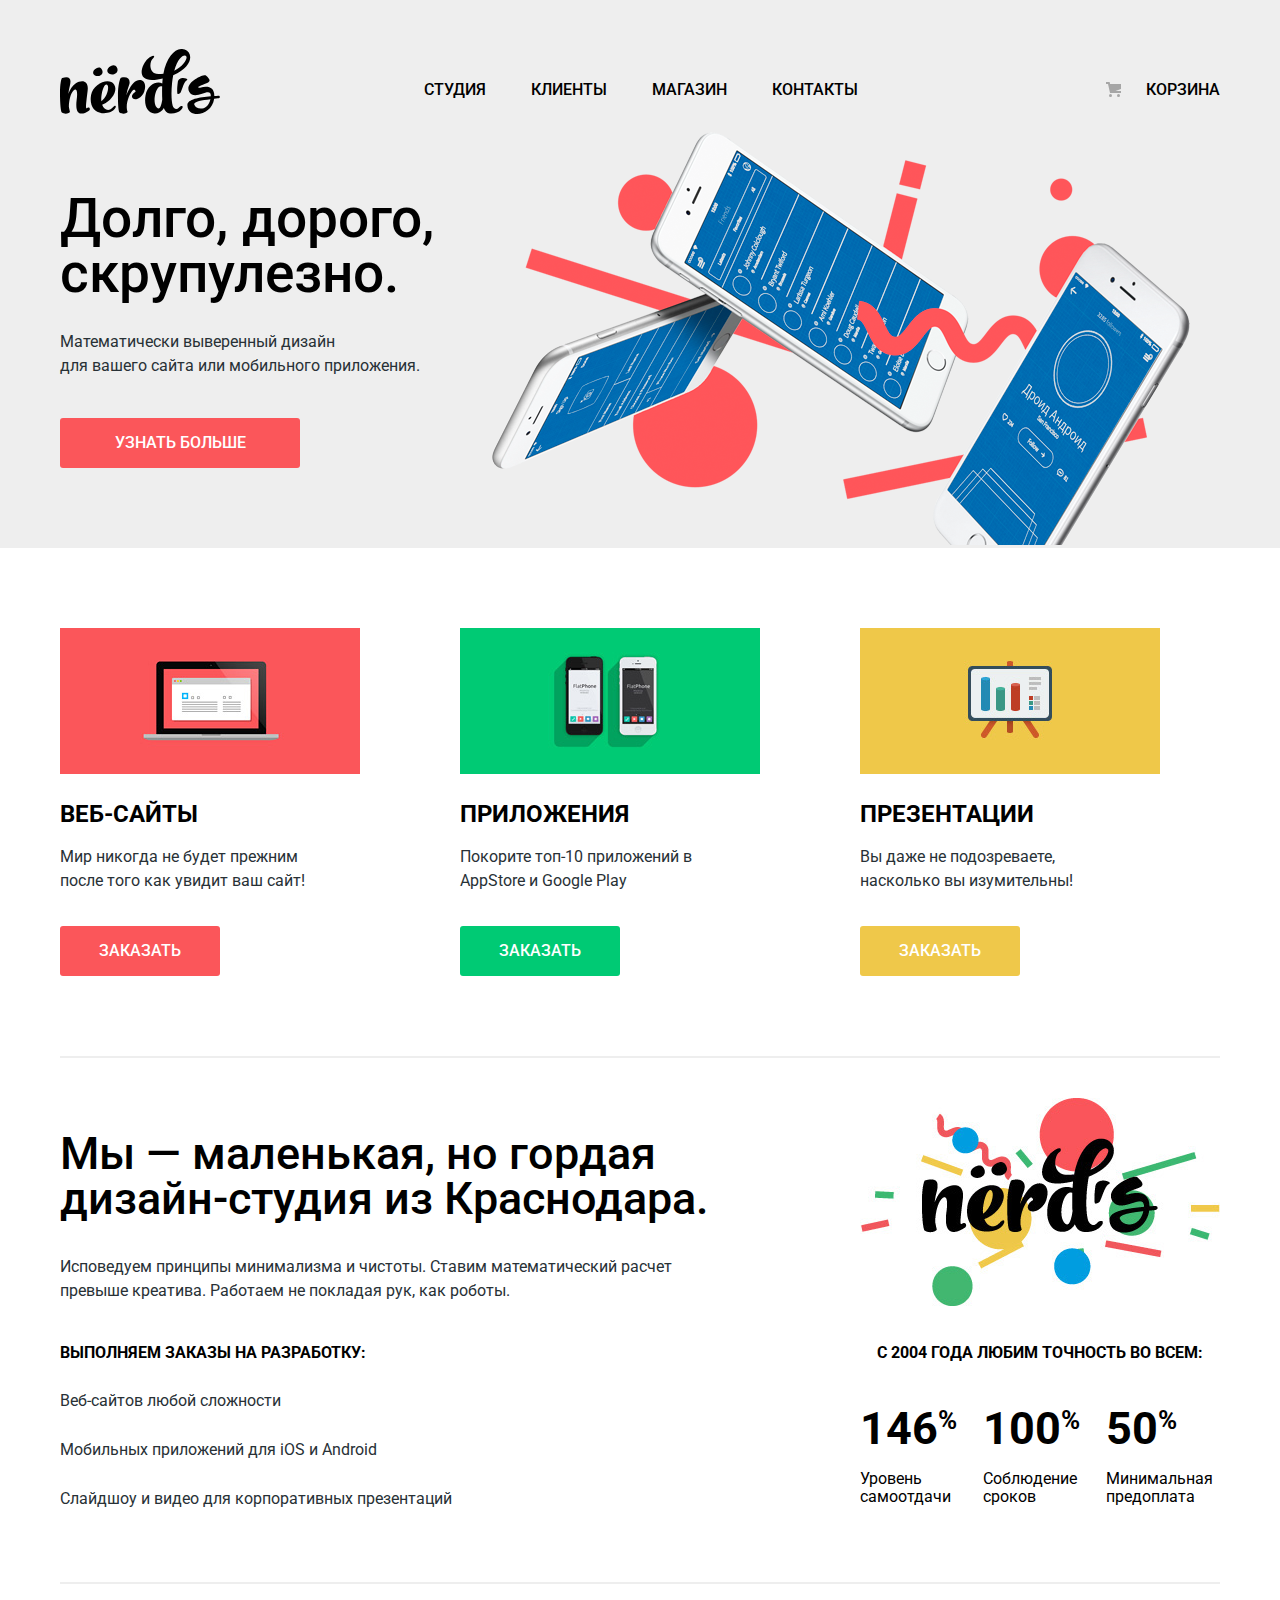
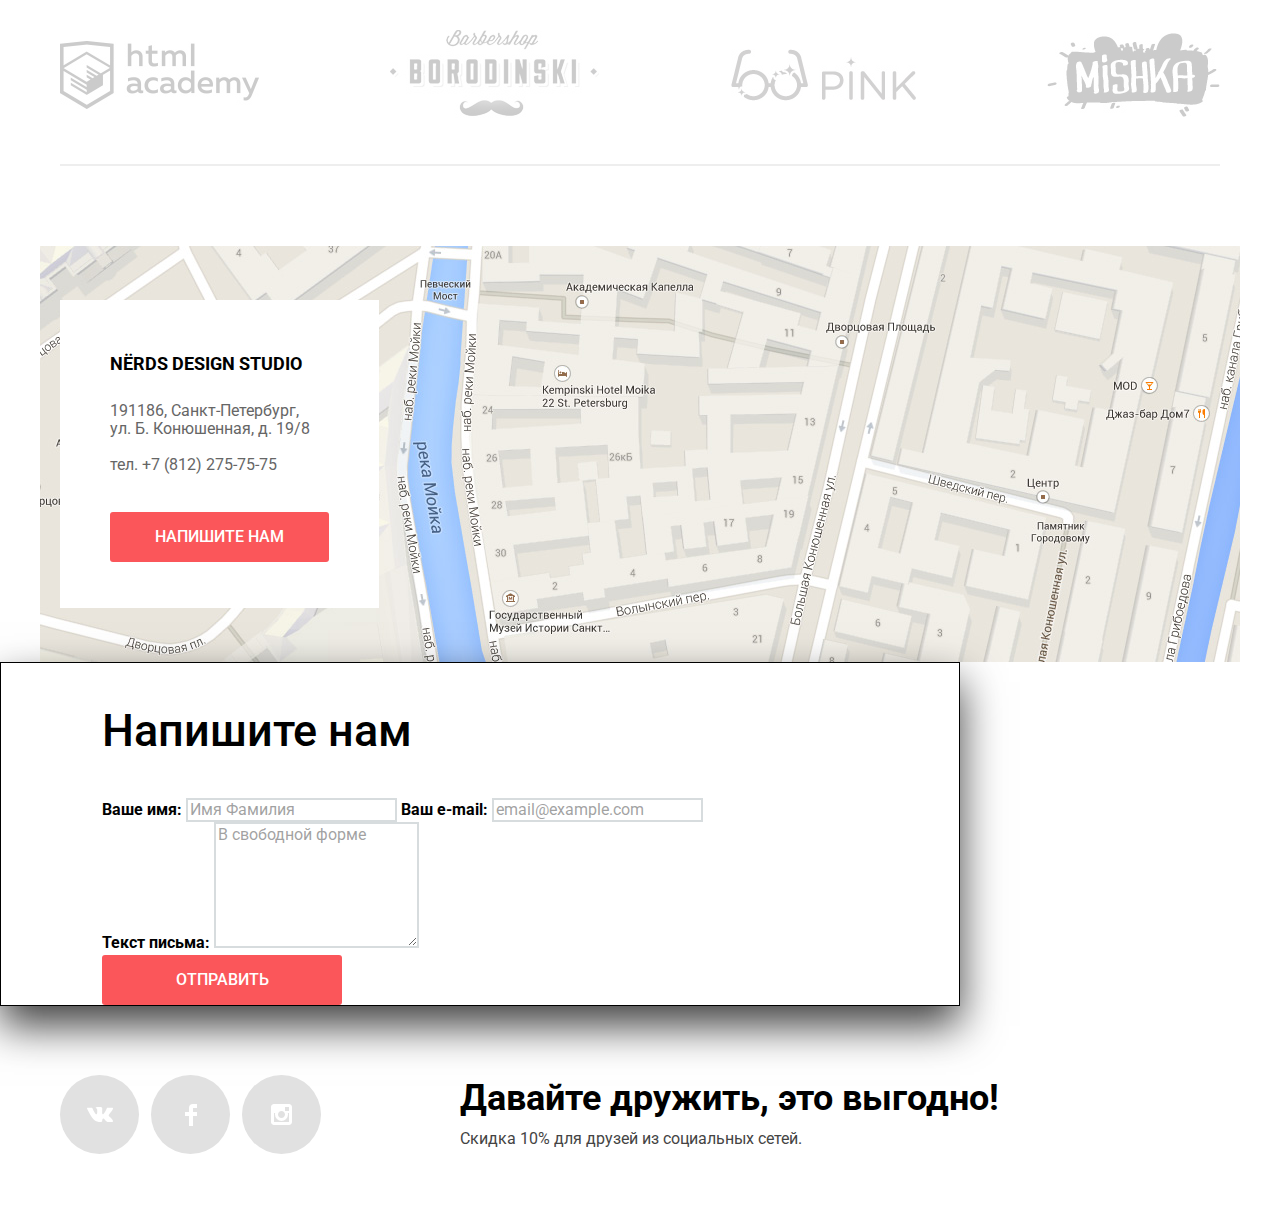
==== index.html @ c6faccb3 "Правки на index.html" ====
<!DOCTYPE html>
<html lang="ru">
  <head>
    <link rel="stylesheet" href="css/normalize.css">
    <link rel="stylesheet" href="css/style.css">
    <link href="https://fonts.googleapis.com/css?family=Roboto:400,500,700&display=swap&subset=cyrillic" rel="stylesheet">
    <meta charset="utf-8">
    <title>HTML Academy: Нёрдс</title>
  </head>
  <body>
    <header class="main-header">
      <nav class="main-navigation container">
        <a><img src="img/nerds-logo.svg" width="160" height="65" alt="Дизайн-студия Нёрдс"></a>
        <ul class="site-navigation">
          <li class="site-navigation-item"><a class="site-navigation-link" href="#">Студия</a></li>
          <li class="site-navigation-item"><a class="site-navigation-link" href="#">Клиенты</a></li>
          <li class="site-navigation-item"><a class="site-navigation-link" href="shop.html">Магазин</a></li>
          <li class="site-navigation-item"><a class="site-navigation-link" href="#">Контакты</a></li>
        </ul>
        <a class="cart-navigation-link" href="#"><span>Корзина</span></a>
      </nav>
    </header>
    <main>
      <h1 class="visually-hidden">Дизайн-студия Нёрдс</h1>
      <section class="slider">
        <h2 class="visually-hidden">Преимущества</h2>
        <div class="container">
          <!---<div class="slider-controls">
            <i class="active"></i>
            <i></i>
            <i></i>
          </div> -->
          <ul class="slider-list">
            <li class="slider-item slider-active">
              <img class="slider-image slider-image-one" src="img/slide-picture1.png" width="698" height="413" alt="Долго, дорого, скрупулезно.">
              <div class="slider-wrap">
                <h3 class="slider-title">Долго, дорого,<br>скрупулезно.</h3>
                <p>Математически выверенный дизайн<br> для вашего сайта или мобильного приложения.</p>
                <a class="button" href="#">Узнать больше</a>
              </div>
            </li>
            <li class="slider-item">
              <img class="slider-image" src="img/slide-picture2.png" width="663" height="430" alt="Любим математику как никто другой">
              <div class="slider-wrap">
                <h3 class="slider-title">Любим математику<br>как никто другой</h3>
                <p>Никакого креатива, только математические формулы для расчета идеальных пропорций.</p>
                <a class="button" href="#">Узнать больше</a>
              </div>
            </li>
            <li class="slider-item">
              <img class="slider-image" src="img/slide-picture3.png" width="759" height="411" alt="Только ночь, только хардкор">
              <div class="slider-wrap">
                <h3 class="slider-title">Только ночь,<br>только хардкор</h3>
                <p>Работать днем, как все? Мы против этого. Ближе к полуночи работа только начинается.</p>
                <a class="button" href="#">Узнать больше</a>
              </div>
            </li>
          </ul>
        </div>
      </section>
      <div class="container">
        <section class="services">
          <h2 class="visually-hidden">Услуги</h2>
            <ul class="services-list">
              <li class="services-list-item">
                <img src="img/illustration-1.jpg" width="300" height="146" alt="Веб-сайты">
                <h3 class="services-title">Веб-сайты</h3>
                <p>Мир никогда не будет прежним<br>после того как увидит ваш сайт!</p>
                <a class="button-order button-order-red" href="#">Заказать</a>
              </li>
              <li class="services-list-item">
                <img src="img/illustration-2.jpg" width="300" height="146" alt="Приложения">
                <h3 class="services-title">Приложения</h3>
                <p>Покорите топ-10 приложений в AppStore и Google Play</p>
                <a class="button-order button-order-green" href="#">Заказать</a>
              </li>
              <li class="services-list-item">
                <img src="img/illustration-3.jpg" width="300" height="146" alt="Презентации">
                <h3 class="services-title">Презентации</h3>
                <p>Вы даже не подозреваете,<br>насколько вы изумительны!</p>
                <a class="button-order button-order-yellow" href="#">Заказать</a>
              </li>
            </ul>
        </section>
        <section class="about">
          <h2 class="visually-hidden">О нас</h2>
          <div class="about-left">
            <h3 class="about-left-main-title">Мы — маленькая, но гордая дизайн-студия из Краснодара.</h3>
            <p>Исповедуем принципы минимализма и чистоты. Ставим математический расчет превыше креатива. Работаем не покладая рук, как роботы.</p>
            <h4 class="about-left-title">Выполняем заказы на разработку:</h4>
            <ul class="about-left-list">
              <li class="about-left-list-item">Веб-сайтов любой сложности</li>
              <li class="about-left-list-item">Мобильных приложений для iOS и Android</li>
              <li class="about-left-list-item">Слайдшоу и видео для корпоративных презентаций</li>
            </ul>
          </div>
          <div class="about-right">
            <img src="img/nerds-picture.jpg" width="360" height="208" alt="Дизайн-студия Нёрдс">
            <h4 class="about-right-title">С 2004 года любим точность во всем:</h4>
            <table>
              <tr class="table-first-row">
                <td>146<sup>%</sup></td>
                <td>100<sup>%</sup></td>
                <td>50<sup>%</sup></td>
              </tr>
              <tr class="table-second-row">
                <td>Уровень самоотдачи</td>
                <td>Соблюдение сроков</td>
                <td>Минимальная предоплата</td>
              </tr>
            </table>
          </div>
        </section>
        <section class="partners">
          <h2 class="visually-hidden">Наши партнеры</h2>
          <ul class="partners-list">
            <li class="partners-list-item">
              <a class="partners-link" href="https://htmlacademy.ru/intensive/htmlcss" aria-label="HTML академия">
                <img src="img/htmlacdemy-logo.jpg" width="199" height="68" alt="HTML Academy">
              </a>
            </li>
            <li class="partners-list-item">
              <a class="partners-link" href="#" aria-label="Барбершоп Бородинский">
                <img src="img/borodinsli-logo.jpg" width="209" height="90" alt="Borodinski">
              </a>
            </li>
            <li class="partners-list-item">
              <a class="partners-link" href="#" aria-label="Мобильное приложение Pink">
                <img src="img/pink-logo.jpg" width="185" height="52" alt="Pink">
              </a>
            </li>
            <li class="partners-list-item">
              <a class="partners-link" href="#" aria-label="Интернет-магазин вязаных игрушек Мишка">
                <img src="img/mishka-logo.jpg" width="173" height="84" alt="Mishka">
              </a>
            </li>
          </ul>
        </section>
      </div>
    </main>
    <section class="map">
      <h2 class="visually-hidden">Как нас найти</h2>
      <div class="container temp-map">
        <!--<img src="img/map.jpg" width="1440" height="416" alt="Карта">-->
        <div class="contacts">
          <h3 class="contacts-title">Nёrds design studio</h3>
          <p>191186, Санкт-Петербург, ул. Б. Конюшенная, д. 19/8</p>
          <p>тел. +7 (812) 275-75-75</p>
          <button class="button-contact">Напишите нам</button>
        </div>
      </div> 
    </section>
    <div class="popup-form">
      <h3 class="popup-form-title">Напишите нам</h3>
      <form action="https://echo.htmlacademy.ru" method="post" name="contact_us">
        <div class="input-wrap">
          <label for="name" class="popup-form-label">Ваше имя:</label>
          <input class="popup-form-field" name="your_name" type="text" placeholder="Имя Фамилия" id="name">
          <label for="email" class="popup-form-label">Ваш e-mail:</label>
          <input class="popup-form-field" name="email" type="email" placeholder="email@example.com" id="email">
        </div>
        <label for="message" class="popup-form-label">Текст письма:</label>
        <textarea name="message" placeholder="В свободной форме" id="message" required></textarea>
        <button class="button submit-button" type="submit" value="Отправить">Отправить</button>
      </form>
    </div>
    <footer class="container">
      <div class="social-flex">
        <ul class="social-list">
        <li class="social-list-item">
         <a class="social-list-link" href="#">
          <img class="social-list-icon" src="img/vk-icon.svg" alt="VK">
        </a>
        </li>
        <li class="social-list-item">
          <a class="social-list-link" href="#">
            <img class="social-list-icon" src="img/fb-icon.svg" alt="FB">
          </a>
        </li>
        <li class="social-list-item">
          <a class="social-list-link" href="#">
            <img class="social-list-icon" src="img/insta-icon.svg" alt="Instagram">
          </a>
        </li>
        </ul>
        <div class="promo">
        <h3 class="promo-title">Давайте дружить, это выгодно!</h3>
        <p>Скидка 10% для друзей из социальных сетей.</p>
        </div>
      </div>
    </footer>
  </body>
</html>
---- css/style.css ----
body {
  margin: 0;
  padding: 0;

  font-family: "Roboto", "Arial", sans-serif;
  font-size: 16px;
  font-weight: normal;
  line-height: 24px;
  color: #000000;
}

a {
  text-decoration: none;
  color: #000000;
}

.container {
  width: 1200px;
  box-sizing: border-box;
  margin: 0 auto;
  padding: 0 20px;
}

.visually-hidden {
  position: absolute;
  width: 1px;
  height: 1px;
  clip: rect(0, 0, 0, 0);
}

.main-header {
  background-color: #eeeeee;
}

.main-navigation {
  padding-top: 49px;
  display: flex;
  align-items: center;
  justify-content: space-between;
  line-height: 30px;
  text-transform: uppercase;
  font-weight: 500;
}

.logo-link:hover, .logo-link:focus {
  opacity: 0.8;
}

.logo-link:active {
  opacity: 0.3;
}

.site-navigation {
  margin: 0;
  padding: 0;
  padding-top: 6px;
  display: flex;
  list-style: none;
}

.site-navigation-item {
  padding: 0;
  margin: 0;
  padding-right: 45px;
}

.cart-navigation-link {
  display: flex;
  align-items: center;
  padding-top: 6px;
}

.cart-navigation-link::before {
  content: "";
  background: url("../img/cart-icon.svg") no-repeat center;
  width: 15px;
  height: 15px;
  margin-right: 25px;
}

.site-navigation-link:hover,
.cart-navigation-link:hover,
.site-navigation-link:focus,
.cart-navigation-link:focus {
  color: #fb565a;
}

.site-navigation-link:active,
.cart-navigation-link:active {
  color: rgba(0, 0, 0, 0.3);
}

.site-navigation-current:hover,
.site-navigation-current:focus,
.site-navigation-current,
.site-navigation-current:active {
  text-decoration: underline;
  text-decoration-color: #fb565a;
  color: #000000;
  cursor: auto;
}

.slider {
  background-color: #eeeeee;
}

.slider-controls {
  position: absolute;
  left: 50%;
  bottom: 104px;
  z-index: 100;
  width: 160px;
  height: 18px;
  text-align: center;
  font-size: 0;
  transform: translateX(-50%);
}

.slider-controls i {
  position: relative;
  display: inline-block;
  width: 18px;
  height: 18px;
  border-radius: 50%;
  cursor: pointer;
  padding: 8px;
}

.slider-controls i::after {
  content: "";
  width: 18px;
  height: 18px;
  background: #ffffff;
  position: absolute;
  top: 8px;
  left: 8px;
  z-index: 1;
  border-radius: 50%;
}

.slider-controls .active::before {
  content: "";
  position: absolute;
  left: 50%;
  top: 50%;
  z-index: 2;
  width: 4px;
  height: 4px;
  margin: -4px;
  background-color: inherit;
  border: 2px solid #c1c1c1;
  border-radius: 50%;
}

.slider-list {
  margin: 0;
  padding: 0;
  list-style: none;
}

.slider-image {
  position: absolute;
  top: 0;
  right: 0;
}

.slider-image-one {
  top: 8px;
  right: 30px;
}

.slider-item {
  padding: 0;
  padding-top: 67px;
  padding-bottom: 80px;
  padding-right: 1px;
  margin: 0;

  position: relative;
  display: none;
}

.slider-active {
  display: block;
}

.slider-wrap {
  width: 515px;
}

.slider-title {
  text-align: left;
  font-size: 55px;
  font-weight: 500;
  line-height: 55px;
  padding: 0;
  margin: 0;
  margin-bottom: 29px;
}

.slider-item p {
  margin: 0;
  margin-bottom: 40px;
  color: #283136;
}

.button:hover, .button:focus {
  background-color: #e74246;
}

.button:active {
  background-color: #d7373b;
  box-shadow: inset 0px 3px 0 0 rgba(0, 1, 1, 0.1);
}

.button {
  display: block;
  width: 240px;
  padding: 16px 0;
  font-weight: 500;
  line-height: 18px;
  text-align: center;
  text-transform: uppercase;
  color: #ffffff;

  background-color: #fb565a;
  border: none;
  border-radius: 3px;
}

.button:hover,
.button:focus {
  background-color: #e74246;
}

.button:active {
  background-color: #d7373b;
  color: rgba(255, 255, 255, 0.3);
  box-shadow: inset 0px 3px 0 0 rgba(0, 1, 1, 0.1);
}

.services-list {
  margin: 0;
  padding: 0;
  list-style: none;
  display: flex;
  justify-content: flex-start;
  align-items: center;
}

.services {
  padding: 80px 0;
  border-bottom: 2px solid #eeeeee;
}

.services-list-item {
  max-width: 300px;
  margin-right: 100px;
}

.services-title {
  margin: 0;
  margin-top: 18px;
  margin-bottom: 16px;
  padding: 0;
  font-size: 24px;
  line-height: 30px;
  font-weight: bold;
  text-transform: uppercase;
}

.services-list p{
  margin: 0;
  margin-bottom: 33px;
  padding: 0;
  color: #283136;
  text-align: left;
}

.button-order {
  display: block;
  width: 160px;
  line-height: 18px;
  padding: 16px 0;
  text-align: center;
  text-transform: uppercase;
  background-color: #fb565a;
  color: #ffffff;
  font-weight: 500;
  border: none;
  border-radius: 3px;
}

.button-order-green {
  background-color: #00ca74;
}

.button-order-yellow {
  background-color: #efc84a;
}

.button-order-red:hover, .button-order-red:focus {
  background-color: #e74246;
}

.button-order-red:active {
  background-color: #d7373b;
  box-shadow: inset 0px 3px 0 0 rgba(0, 1, 1, 0.1);
}

.button-order-green:hover, .button-order-green:focus {
  background-color: #00bc6c;
}

.button-order-green:active {
  background-color: #00aa62;
  box-shadow: inset 0px 3px 0 0 rgba(0, 1, 1, 0.1);
}

.button-order-yellow:hover, .button-order-yellow:focus {
  background-color: #eab534;
}

.button-order-yellow:active {
  background-color: #e5a722;
  box-shadow: inset 0px 3px 0 0 rgba(0, 1, 1, 0.1);
}

.about {
  display: flex;
  justify-content: space-between;
  align-content: center;
  padding-bottom: 71px;
  margin-bottom: 46px;
  border-bottom: 2px solid #eeeeee;
}

.about-left {
  max-width: 650px;
  padding-top: 73px;
}

.about-left-main-title {
  font-size: 45px;
  line-height: 45px;
  font-weight: 500;
  padding: 0;
  margin: 0;
  margin-bottom: 34px;
}

.about-left p {
  color: #283136;
  padding: 0;
  margin: 0;
  margin-bottom: 38px;
}

.about-left-title {
  font-weight: bold;
  padding: 0;
  padding-bottom: 24px;
  margin: 0;
  text-transform: uppercase;
}

.about-left-list {
  margin: 0;
  padding: 0;
  list-style: none;
}

.about-left-list-item {
  color: #283136;
  margin-bottom: 25px;
}

.about-left-list-item:last-child {
  margin-bottom: 0;
}

.about-right {
  max-width: 360px;
  padding-top: 40px;
}

.about-right-title {
  font-weight: bold;
  text-transform: uppercase;
  text-align: center;
  margin: 0;
  margin-top: 28px;
  margin-bottom: 41px;
  padding: 0;
}

table {
  border-spacing: 0;
  border-collapse: collapse;
}

sup {
  top: -15px;
  font-size: 57%;
  line-height: 0;
  position: relative;
  vertical-align: baseline;
}

.table-first-row {
  font-size: 45px;
  line-height: 45px;
  font-weight: bold;
}

td {
  padding-top: 0;
  padding-left: 0;
  padding-right: 22px;
}

td:last-child {
  padding-right: 0;
}

.table-second-row td {
  padding-top: 18px;
  padding-bottom: 0;
  line-height: 18px;
}

.partners {
  padding-bottom: 37px;
  border-bottom: 2px solid #eeeeee;
  margin-bottom: 80px;
}

.partners-list {
  margin: 0;
  padding: 0;
  list-style: none;
  display: flex;
  align-items: center;
  justify-content: space-between;
}

.partners-list-item {
  margin: 0;
}

.partners-link {
  opacity: 0.2;
}

.partners-link:hover, .partners-link:focus {
  opacity: 1;
}

.partners-link:active {
  opacity: 0.1;
}

.temp-map {
  padding-top: 54px;
  height: 416px;
  background: url("../img/map.jpg") no-repeat center;
}

.contacts {
  width: 219px;
  min-height: 207px;
  padding-top: 49px;
  padding-right: 50px;
  padding-bottom: 46px;
  padding-left:50px;
  background-color: #ffffff;
}

.contacts-title {
  padding: 0;
  margin: 0;
  margin-bottom: 23px;
  font-size: 18px;
  line-height: 30px;
  text-transform: uppercase;
}

.contacts p {
  margin: 0;
  margin-top: 18px;
  width: 201px;
  line-height: 18px;
  color: #666666;
}

.button-contact {
  display: block;
  width: 219px;
  text-transform: uppercase;
  color: #ffffff;
  line-height: 18px;
  font-weight: 500;
  background-color: #fb565a;
  border: none;
  border-radius: 3px;
  padding: 16px 0;
  margin-top: 38px;
}

.popup-form {
  margin: 0;
  padding: 0;
  padding-left: 101px;
  padding-right: 100px;
  border: 1px solid black;
  box-shadow: 0px 20px 40px 0 rgba(0, 1, 1, 0.75);
  box-sizing: border-box;
  width: 960px;
}

.popup-form-title {
  font-size: 45px;
  line-height: 45px;
  font-weight: 500;
}

.popup-form-label {
  line-height: 18px;
  font-weight: 500;
}

textarea {
  margin: auto;
  min-height: 118px;
}

.social-flex {
  display: flex;
  align-items: center;
  padding-top: 69px;
  padding-bottom: 69px;
}

.social-list {
  margin: 0;
  margin-right: 139px;
  padding: 0;
  list-style: none;
  display: flex;
  align-items: center;
}

.social-list-item {
  padding-right: 12px;
}

.social-list-item:last-child {
  padding-right: 0;
}

.social-list-link {
  width: 79px;
  height: 79px;
  display: flex;
  justify-content: center;
  align-items: center;
  background-color: #e1e1e1;
  border-radius: 60px;
}

.social-list-link:hover, .social-list-link:focus {
  background-color: #e74246;
}

.social-list-link:active {
  background-color: #d7373b;
  box-shadow: inset 0px 3px 0 0 rgba(0, 1, 1, 0.1);
}

.social-list-icon:active {
  opacity:0.3;
}

.promo-title {
  font-size: 36px;
  line-height: 36px;
  font-weight: bold;
  margin-top: 0;
  margin-bottom: 12px;
}

.promo p {
  line-height: 22px;
  color: #444444;
  margin-top: 0;
  margin-bottom: 0;
}

/* __________________________ */

.popup-link h3 {
  font-size: 18px;
  line-height: 30px;
  font-weight: bold;
  text-transform: uppercase;
  margin-bottom: 25px;
  padding-top: 35px;
}

.items-popup p {
  line-height: 18px;
  color: #666666;
  margin-bottom: 30px;
}

.items-popup {
  background-color: #eeeeee;
  text-align: center;
  display: none;
}

.page-title {
  font-size: 55px;
  line-height: 55px;
  font-weight: 500;
  text-align: center;
  padding-top: 80px;
  margin-top: 0;
  margin-bottom: 0;
  background-color: #eeeeee;
}

.options-price-range label {
  margin-right: 22px;
}

.options-price-range input {
  background-color: #eeeeee;
  text-align: center;
}

.options-price-range,
.options-grid-radio,
.options-special-checkbox {
  list-style: none;
  margin: 0;
  padding: 0;
}

legend {
  font-size: 16px;
  line-height: 30px;
  text-transform: uppercase;
  font-weight: bold;
}

.options-special-checkbox label,
.options-grid-radio label {
  line-height: 20px;
  color: #283136;
}

.submit-options-button {
  line-height: 18px;
  font-weight: 500;
  background-color: #eeeeee;
  text-transform: uppercase;
}

.submit-options-button:hover,
.submit-options-button:focus {
  background-color: #dfdfdf;
}

.submit-options-button:active {
  background-color: #d5d5d5;
  box-shadow: inset 0px 3px 0 0 rgba(0, 1, 1, 0.1);
  color: rgba(0, 0, 0, 0.3);
}

.items-sort p {
  font-size: 18px;
  line-height: 18px;
  font-weight: bold;
  text-transform: uppercase;
  margin-top: 0;
  margin-bottom: 0;
}

.options-price label {
  line-height: 22px;
  color: #283136;
  text-transform: uppercase;
}

.items-sort-options, .items-sort-order {
  list-style: none;
  margin: 0;
  padding: 0;
}

.pagination-list {
  list-style: none;
  margin: 0;
  padding: 0;
  display: flex;
  justify-content: center;
}

.pagination-list li {
  margin-right: 11px;
}

.pagination-list li:last-child {
  margin-right: 0;
}

.items-list {
  list-style: none;
  margin: 0;
  padding: 0;
  display: flex;
  min-width: 760px;
  flex-wrap: wrap;
  justify-content: center;
}

.items-list li {
  margin-right: 40px;
  margin-bottom: 33px;
}

.items-list li:last-child {
  margin-right: 40px;
  margin-bottom: 33px;
}

.items-sort-options {
  display: flex;
  justify-content: flex-end;
}

.items-sort-options li {
  margin-right: 26px;
}

.items-sort-options li:last-child {
  margin-right: 0;
}

.items-sort-order {
  display: flex;
  justify-content: space-between;
}

.items-sort-order li:last-child {
  margin-right: 0;
}

.pagination-list-button {
  line-height: 18px;
  font-weight: 500;
  text-transform: uppercase;
  background-color: #eeeeee;
  padding: 17px 21px;
}

.pagination-list-current {
  padding: 17px 18px;
}

.pagination-list a {
  display: inline-block;
}

.pagination-list-button:hover, .pagination-list-button:focus {
  background-color: #dfdfdf;
}

.pagination-list-button:active {
  background-color: #d5d5d5;
  color: rgba(0, 0, 0, 0.3);
}

.pagination-list-button:visited {
  color: #000000;
}

.pagination-list-current,
.pagination-list-current:hover,
.pagination-list-current:focus,
.pagination-list-button.pagination-list-current:active {
  border: solid 3px #dbdbdb;
  background-color: white;
  color: black;
}

.items-sort-options-link {
  text-transform: uppercase;
  font-size: 14px;
  line-height: 18px;
  color: rgba(0, 0, 0, 0.3);
}

.items-sort-options-link:hover,
.items-sort-options-link:focus {
  color: rgba(0, 0, 0, 0.6);
}

.items-sort-options-link:active {
  color: #000000;
}

.items-sort-options-link.items-sort-options-current {
  color: black;
}

.submit-options-button:hover,
.submit-options-button:focus {
  background-color: #dfdfdf;
}

.submit-options-button:active,
.pagination-list-button:active {
  background-color: #d5d5d5;
  color: rgba(0, 0, 0, 0.3);
}

.popup-link:hover,
.popup-link:focus {
  color: #fb565a;
}

.popup-link:active {
  color: rgba(0, 0, 0, 0.3);
}

.popup-form label {
  line-height: 18px;
  font-weight: bold;
}

.popup-form-field:invalid {
  border: solid 2px #e74246;
  color: #e74246;
}

.popup-form-field, textarea {
  line-height: 18px;
  text-align: left;
  border: solid 2px #d7dcde;
}

.popup-form-field::-webkit-input-placeholder,
textarea::-webkit-input-placeholder {
  color: rgba(68, 68, 68, 0.5);
}

.popup-form-field:hover,
textarea:hover {
  border: solid 2px #b4b9bb;
}

.popup-form-field:focus,
textarea:focus {
  border: solid 2px #000000;
}

.popup-form-field:focus::-webkit-input-placeholder,
textarea:focus::-webkit-input-placeholder {
  color: #444444;
}

.options {
  margin-right: 100px;
}

.main-flex {
  display: flex;
}

fieldset {
  border: none;
  margin: 0;
  padding: 0;
}

.items {
  display: flex;
  flex-direction: column;
}

.items-popup {
  width: 360px;
}

.items-sort {
  display: flex;
  align-items: center;
  justify-content: space-between;
}

input[name="price"] {
  width: 80px;
  height: 38px;
  border: none;
  margin-left: 11px;
}

input[type="range"] {
  min-width: 260px;
}
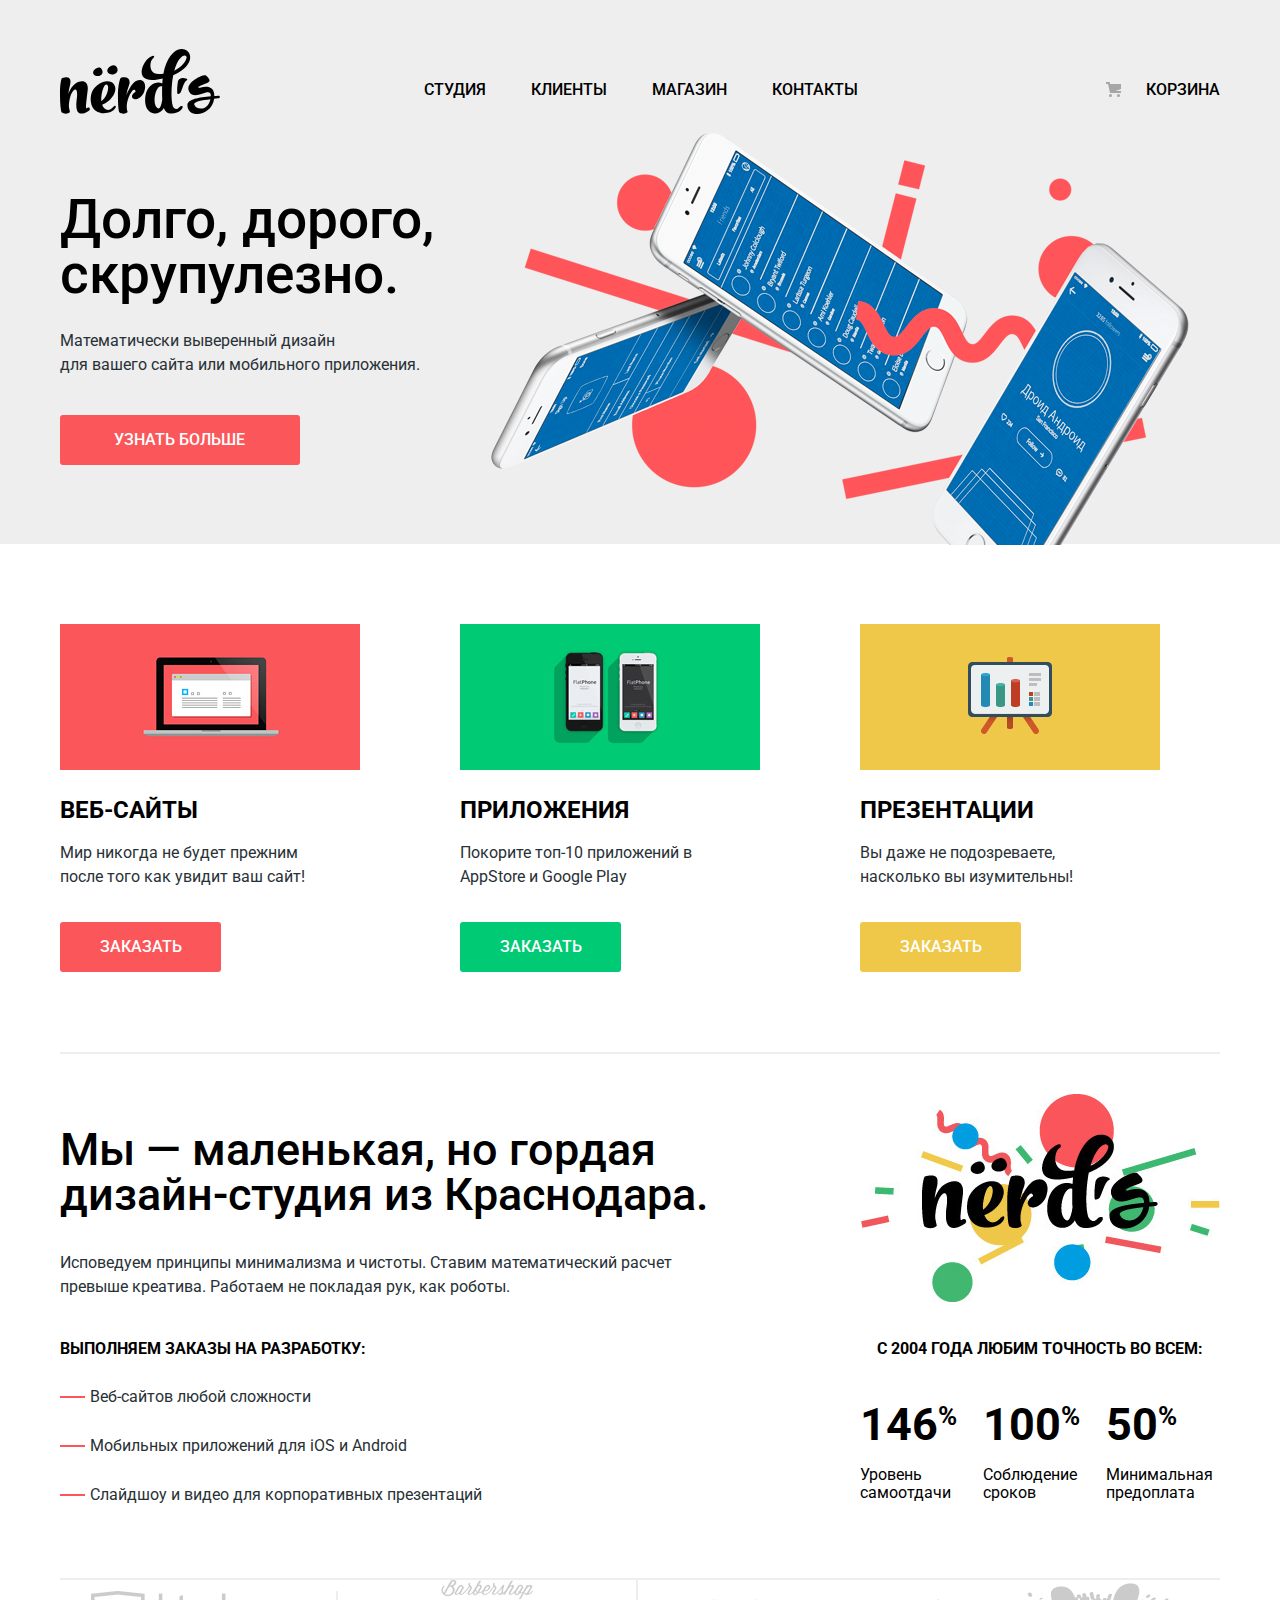
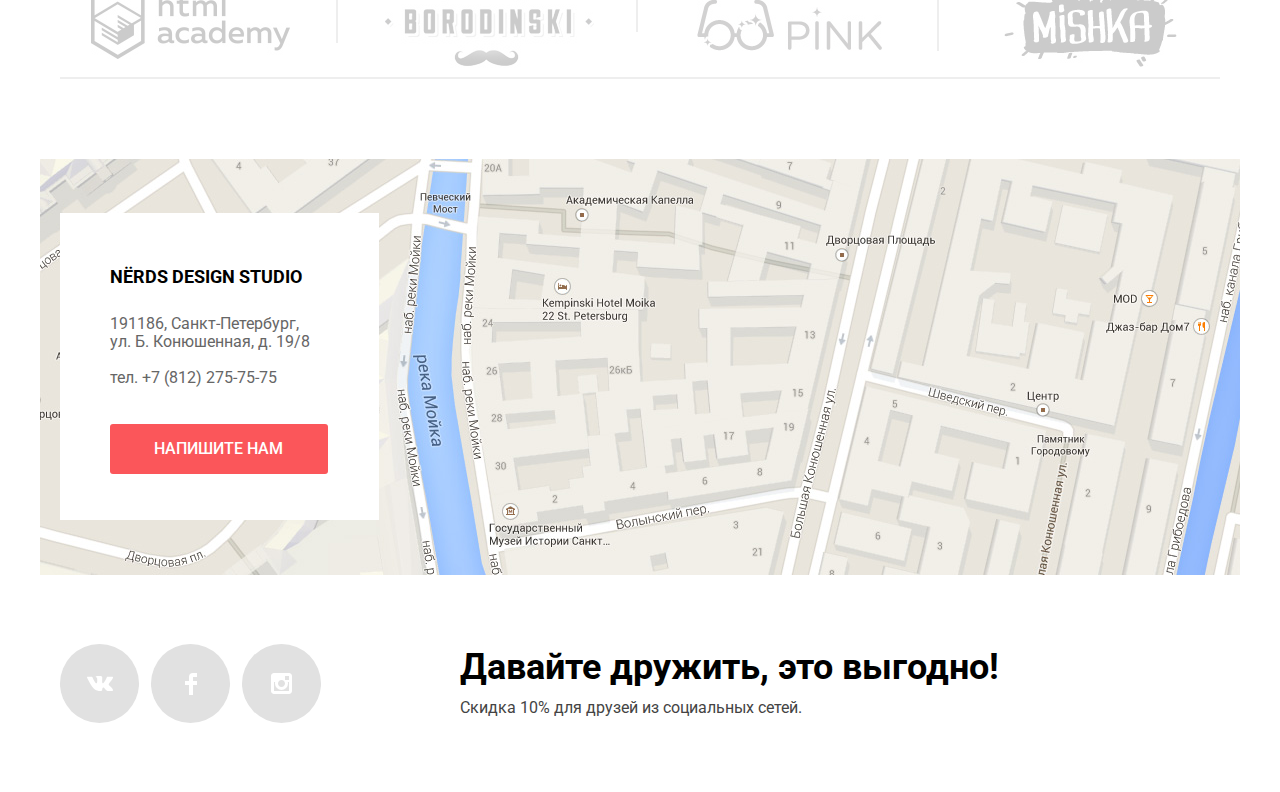
==== commit 99d217b2: "Декор v 1.0" ====
--- a/index.html
+++ b/index.html
@@ -36,7 +36,7 @@
               <div class="slider-wrap">
                 <h3 class="slider-title">Долго, дорого,<br>скрупулезно.</h3>
                 <p>Математически выверенный дизайн<br> для вашего сайта или мобильного приложения.</p>
-                <a class="button" href="#">Узнать больше</a>
+                <a class="button button-more" href="#">Узнать больше</a>
               </div>
             </li>
             <li class="slider-item">
@@ -44,7 +44,7 @@
               <div class="slider-wrap">
                 <h3 class="slider-title">Любим математику<br>как никто другой</h3>
                 <p>Никакого креатива, только математические формулы для расчета идеальных пропорций.</p>
-                <a class="button" href="#">Узнать больше</a>
+                <a class="button button-more" href="#">Узнать больше</a>
               </div>
             </li>
             <li class="slider-item">
@@ -52,7 +52,7 @@
               <div class="slider-wrap">
                 <h3 class="slider-title">Только ночь,<br>только хардкор</h3>
                 <p>Работать днем, как все? Мы против этого. Ближе к полуночи работа только начинается.</p>
-                <a class="button" href="#">Узнать больше</a>
+                <a class="button button-more" href="#">Узнать больше</a>
               </div>
             </li>
           </ul>
@@ -66,19 +66,19 @@
                 <img src="img/illustration-1.jpg" width="300" height="146" alt="Веб-сайты">
                 <h3 class="services-title">Веб-сайты</h3>
                 <p>Мир никогда не будет прежним<br>после того как увидит ваш сайт!</p>
-                <a class="button-order button-order-red" href="#">Заказать</a>
+                <a class="button button-order-red" href="#">Заказать</a>
               </li>
               <li class="services-list-item">
                 <img src="img/illustration-2.jpg" width="300" height="146" alt="Приложения">
                 <h3 class="services-title">Приложения</h3>
                 <p>Покорите топ-10 приложений в AppStore и Google Play</p>
-                <a class="button-order button-order-green" href="#">Заказать</a>
+                <a class="button button-order-green" href="#">Заказать</a>
               </li>
               <li class="services-list-item">
                 <img src="img/illustration-3.jpg" width="300" height="146" alt="Презентации">
                 <h3 class="services-title">Презентации</h3>
                 <p>Вы даже не подозреваете,<br>насколько вы изумительны!</p>
-                <a class="button-order button-order-yellow" href="#">Заказать</a>
+                <a class="button button-order-yellow" href="#">Заказать</a>
               </li>
             </ul>
         </section>
@@ -114,22 +114,22 @@
         <section class="partners">
           <h2 class="visually-hidden">Наши партнеры</h2>
           <ul class="partners-list">
-            <li class="partners-list-item">
+            <li class="partners-list-item partner-one">
               <a class="partners-link" href="https://htmlacademy.ru/intensive/htmlcss" aria-label="HTML академия">
                 <img src="img/htmlacdemy-logo.jpg" width="199" height="68" alt="HTML Academy">
               </a>
             </li>
-            <li class="partners-list-item">
+            <li class="partners-list-item partner-two">
               <a class="partners-link" href="#" aria-label="Барбершоп Бородинский">
                 <img src="img/borodinsli-logo.jpg" width="209" height="90" alt="Borodinski">
               </a>
             </li>
-            <li class="partners-list-item">
+            <li class="partners-list-item partner-three">
               <a class="partners-link" href="#" aria-label="Мобильное приложение Pink">
                 <img src="img/pink-logo.jpg" width="185" height="52" alt="Pink">
               </a>
             </li>
-            <li class="partners-list-item">
+            <li class="partners-list-item partner-four">
               <a class="partners-link" href="#" aria-label="Интернет-магазин вязаных игрушек Мишка">
                 <img src="img/mishka-logo.jpg" width="173" height="84" alt="Mishka">
               </a>
@@ -151,17 +151,20 @@
       </div> 
     </section>
     <div class="popup-form">
+      <a href="#" aria-label="Закрыть форму обратной связи"><span class="close-popup"></span></a>
       <h3 class="popup-form-title">Напишите нам</h3>
       <form action="https://echo.htmlacademy.ru" method="post" name="contact_us">
         <div class="input-wrap">
           <label for="name" class="popup-form-label">Ваше имя:</label>
           <input class="popup-form-field" name="your_name" type="text" placeholder="Имя Фамилия" id="name">
+        </div>
+        <div class="input-wrap">
           <label for="email" class="popup-form-label">Ваш e-mail:</label>
           <input class="popup-form-field" name="email" type="email" placeholder="email@example.com" id="email">
         </div>
         <label for="message" class="popup-form-label">Текст письма:</label>
         <textarea name="message" placeholder="В свободной форме" id="message" required></textarea>
-        <button class="button submit-button" type="submit" value="Отправить">Отправить</button>
+        <button class="button-submit" type="submit" value="Отправить">Отправить</button>
       </form>
     </div>
     <footer class="container">
--- a/css/style.css
+++ b/css/style.css
@@ -90,12 +90,15 @@
   color: rgba(0, 0, 0, 0.3);
 }
 
+.site-navigation-current {
+  padding-bottom: 12px;
+  border-bottom: 2px solid #fb565a;
+}
+
+.site-navigation-current,
 .site-navigation-current:hover,
 .site-navigation-current:focus,
-.site-navigation-current,
 .site-navigation-current:active {
-  text-decoration: underline;
-  text-decoration-color: #fb565a;
   color: #000000;
   cursor: auto;
 }
@@ -166,14 +169,13 @@
 
 .slider-image-one {
   top: 8px;
-  right: 30px;
+  right: 31px;
 }
 
 .slider-item {
   padding: 0;
-  padding-top: 67px;
-  padding-bottom: 80px;
-  padding-right: 1px;
+  padding-top: 68px;
+  padding-bottom: 79px;
   margin: 0;
 
   position: relative;
@@ -195,28 +197,85 @@
   line-height: 55px;
   padding: 0;
   margin: 0;
-  margin-bottom: 29px;
+  margin-bottom: 27px;
 }
 
 .slider-item p {
   margin: 0;
-  margin-bottom: 40px;
+  margin-bottom: 38px;
   color: #283136;
 }
 
-.button:hover, .button:focus {
+.button {
+  display: inline-block;
+  margin: 0;
+  padding: 16px 0;
+  font-weight: 500;
+  line-height: 18px;
+  text-align: center;
+  text-transform: uppercase;
+  color: #ffffff;
+
+  background-color: #fb565a;
+  border: none;
+  border-radius: 3px;
+}
+
+.button:hover,
+.button:focus {
   background-color: #e74246;
 }
 
 .button:active {
   background-color: #d7373b;
   box-shadow: inset 0px 3px 0 0 rgba(0, 1, 1, 0.1);
-}
-
-.button {
+  color: rgba(255, 255, 255, 0.3);
+}
+
+.button-more {
+  padding-left: 54.328px;
+  padding-right: 54.328px;
+}
+
+.button-order-red {
+  padding-left: 39.7265px;
+  padding-right: 39.7265px;
+}
+
+.button-order-green {
+  padding-left: 39.7265px;
+  padding-right: 39.7265px;
+  background-color: #00ca74;
+}
+
+.button-order-green:hover,
+.button-order-green:focus {
+  background-color: #00bc6c;
+}
+
+.button-order-green:active {
+  background-color: #00aa62;
+}
+
+.button-order-yellow {
+  padding-left: 39.7265px;
+  padding-right: 39.7265px;
+  background-color: #efc84a;
+}
+
+.button-order-yellow:hover,
+.button-order-yellow:focus {
+  background-color: #eab534;
+}
+
+.button-order-yellow:active {
+  background-color: #e5a722;
+}
+
+.button-contact {
   display: block;
-  width: 240px;
-  padding: 16px 0;
+  margin-top: 37px;
+  padding: 16px 44.4685px;
   font-weight: 500;
   line-height: 18px;
   text-align: center;
@@ -228,15 +287,19 @@
   border-radius: 3px;
 }
 
-.button:hover,
-.button:focus {
-  background-color: #e74246;
-}
-
-.button:active {
-  background-color: #d7373b;
-  color: rgba(255, 255, 255, 0.3);
-  box-shadow: inset 0px 3px 0 0 rgba(0, 1, 1, 0.1);
+.button-submit {
+  display: block;
+  margin: 0;
+  padding: 16px 83.9995px;
+  font-weight: 500;
+  line-height: 18px;
+  text-align: center;
+  text-transform: uppercase;
+  color: #ffffff;
+
+  background-color: #fb565a;
+  border: none;
+  border-radius: 3px;
 }
 
 .services-list {
@@ -277,61 +340,11 @@
   text-align: left;
 }
 
-.button-order {
-  display: block;
-  width: 160px;
-  line-height: 18px;
-  padding: 16px 0;
-  text-align: center;
-  text-transform: uppercase;
-  background-color: #fb565a;
-  color: #ffffff;
-  font-weight: 500;
-  border: none;
-  border-radius: 3px;
-}
-
-.button-order-green {
-  background-color: #00ca74;
-}
-
-.button-order-yellow {
-  background-color: #efc84a;
-}
-
-.button-order-red:hover, .button-order-red:focus {
-  background-color: #e74246;
-}
-
-.button-order-red:active {
-  background-color: #d7373b;
-  box-shadow: inset 0px 3px 0 0 rgba(0, 1, 1, 0.1);
-}
-
-.button-order-green:hover, .button-order-green:focus {
-  background-color: #00bc6c;
-}
-
-.button-order-green:active {
-  background-color: #00aa62;
-  box-shadow: inset 0px 3px 0 0 rgba(0, 1, 1, 0.1);
-}
-
-.button-order-yellow:hover, .button-order-yellow:focus {
-  background-color: #eab534;
-}
-
-.button-order-yellow:active {
-  background-color: #e5a722;
-  box-shadow: inset 0px 3px 0 0 rgba(0, 1, 1, 0.1);
-}
-
 .about {
   display: flex;
   justify-content: space-between;
   align-content: center;
   padding-bottom: 71px;
-  margin-bottom: 46px;
   border-bottom: 2px solid #eeeeee;
 }
 
@@ -373,10 +386,20 @@
 .about-left-list-item {
   color: #283136;
   margin-bottom: 25px;
+  display: flex;
+  align-items: center;
 }
 
 .about-left-list-item:last-child {
   margin-bottom: 0;
+}
+
+.about-left-list-item::before {
+  content: "";
+  background: #fb565a;
+  width: 25px;
+  height: 2px;
+  margin-right: 5px;
 }
 
 .about-right {
@@ -430,7 +453,6 @@
 }
 
 .partners {
-  padding-bottom: 37px;
   border-bottom: 2px solid #eeeeee;
   margin-bottom: 80px;
 }
@@ -438,6 +460,8 @@
 .partners-list {
   margin: 0;
   padding: 0;
+  padding-left: 31px;
+  padding-right: 43px;
   list-style: none;
   display: flex;
   align-items: center;
@@ -446,6 +470,55 @@
 
 .partners-list-item {
   margin: 0;
+  position: relative;
+}
+
+.partner-one {
+  padding-right: 48px;
+}
+
+.partner-one::after {
+  content: "";
+  position: absolute;
+  width: 2px;
+  height: 52px;
+  background: #eeeeee;
+  top: 0;
+  right: 0;
+}
+
+.partner-two {
+  padding-left: 44.5px;
+  padding-right: 44.5px;
+}
+
+.partner-two::after {
+  content: "";
+  position: absolute;
+  width: 2px;
+  height: 52px;
+  background: #eeeeee;
+  top: 0;
+  right: 0;
+}
+
+.partner-three {
+  padding-left: 56.5px;
+  padding-right: 56.5px;
+}
+
+.partner-three::after {
+  content: "";
+  position: absolute;
+  width: 2px;
+  height: 52px;
+  background: #eeeeee;
+  top: 0;
+  right: 0;
+}
+
+.partner-four {
+  padding-left: 63px;
 }
 
 .partners-link {
@@ -493,45 +566,17 @@
   color: #666666;
 }
 
-.button-contact {
-  display: block;
-  width: 219px;
-  text-transform: uppercase;
-  color: #ffffff;
-  line-height: 18px;
-  font-weight: 500;
-  background-color: #fb565a;
-  border: none;
-  border-radius: 3px;
-  padding: 16px 0;
-  margin-top: 38px;
-}
-
-.popup-form {
-  margin: 0;
-  padding: 0;
-  padding-left: 101px;
-  padding-right: 100px;
-  border: 1px solid black;
-  box-shadow: 0px 20px 40px 0 rgba(0, 1, 1, 0.75);
-  box-sizing: border-box;
-  width: 960px;
-}
-
-.popup-form-title {
-  font-size: 45px;
-  line-height: 45px;
-  font-weight: 500;
-}
-
-.popup-form-label {
-  line-height: 18px;
-  font-weight: 500;
-}
-
 textarea {
-  margin: auto;
-  min-height: 118px;
+  margin-bottom: 47px;
+  width: 743px;
+  height: 114px;
+  padding: 0;
+  padding-left: 15px;
+  padding-top: 14px;
+  resize: none;
+  line-height: 18px;
+  text-align: left;
+  border: solid 2px #d7dcde;
 }
 
 .social-flex {
@@ -598,25 +643,34 @@
 
 /* __________________________ */
 
-.popup-link h3 {
+.items-popup-title {
+  margin: 0;
+  margin-bottom: 25px;
+  padding: 0;
   font-size: 18px;
   line-height: 30px;
   font-weight: bold;
   text-transform: uppercase;
-  margin-bottom: 25px;
+}
+
+.items-popup {
   padding-top: 35px;
-}
-
-.items-popup p {
-  line-height: 18px;
-  color: #666666;
-  margin-bottom: 30px;
-}
-
-.items-popup {
   background-color: #eeeeee;
   text-align: center;
-  display: none;
+  position: absolute;
+  width: 360px;
+  bottom: 41px;
+  right: 0;
+
+}
+
+.items-popup p {
+  line-height: 18px;
+  color: #666666;
+  margin: 0 auto;
+  text-align: center;
+  max-width: 227px;
+
 }
 
 .page-title {
@@ -654,37 +708,52 @@
   font-weight: bold;
 }
 
-.options-special-checkbox label,
+.options-special-checkbox label {
+  line-height: 20px;
+  color: #283136;
+}
+
+.options-grid-radio li {
+  position: relative;
+  padding-left: 35px;
+  display: block;
+}
+
+.input-checkbox + label::before {
+  content: "";
+  background: url(../img/radio-off.svg) no-repeat center;
+  width: 25px;
+  height: 25px;
+  display: block;
+  position: absolute;
+  top: 0;
+  left: 0;
+  opacity: 0.4;
+}
+
+.input-checkbox:checked + label::after {
+  content: "";
+  background: url(../img/radio-on.svg) no-repeat center;
+  width: 25px;
+  height: 25px;
+  display: block;
+  position: absolute;
+  top: 0;
+  left: 0;
+  opacity: 0.4;
+}
+
 .options-grid-radio label {
   line-height: 20px;
   color: #283136;
 }
 
-.submit-options-button {
-  line-height: 18px;
-  font-weight: 500;
-  background-color: #eeeeee;
-  text-transform: uppercase;
-}
-
-.submit-options-button:hover,
-.submit-options-button:focus {
-  background-color: #dfdfdf;
-}
-
-.submit-options-button:active {
-  background-color: #d5d5d5;
-  box-shadow: inset 0px 3px 0 0 rgba(0, 1, 1, 0.1);
-  color: rgba(0, 0, 0, 0.3);
-}
-
 .items-sort p {
   font-size: 18px;
   line-height: 18px;
   font-weight: bold;
   text-transform: uppercase;
-  margin-top: 0;
-  margin-bottom: 0;
+  margin-right: auto;
 }
 
 .options-price label {
@@ -699,12 +768,43 @@
   padding: 0;
 }
 
+.items-sort-order-item:first-child {
+  margin-right: 18px;
+}
+
+.items-sort-order-item a {
+  opacity: 0.2;
+}
+
 .pagination-list {
   list-style: none;
   margin: 0;
-  padding: 0;
-  display: flex;
-  justify-content: center;
+  margin-bottom: 60px;
+  padding: 0;
+  display: flex;
+  justify-content: flex-start;
+  align-items: center;
+}
+
+.pagination-list-button {
+  line-height: 18px;
+  font-weight: 500;
+  text-align: center;
+  display: inline-block;
+  padding: 16px 20.449px;
+  background-color: #eeeeee;
+  text-transform: uppercase;
+}
+
+.pagination-list-active {
+  background-color: #ffffff;
+  border: solid 3px #dbdbdb;
+  padding: 13.25px 17.449px;
+}
+
+.pagination-list-next {
+  padding-left: 77.881px;
+  padding-right: 77.881px;
 }
 
 .pagination-list li {
@@ -720,24 +820,40 @@
   margin: 0;
   padding: 0;
   display: flex;
-  min-width: 760px;
+  width: 760px;
   flex-wrap: wrap;
-  justify-content: center;
-}
-
-.items-list li {
-  margin-right: 40px;
-  margin-bottom: 33px;
-}
-
-.items-list li:last-child {
-  margin-right: 40px;
-  margin-bottom: 33px;
+  justify-content: space-between;
+}
+
+.catalog-item {
+  padding-bottom: 33px;
+  position: relative;
+}
+
+.catalog-item::before {
+  content: "";
+  background: url(../img/browser.svg) no-repeat center;
+  display: block;
+  width: 360px;
+  height: 39px;
+  opacity: 0.12;
+}
+
+.button-price {
+  margin-top: 30px;
+  margin-bottom: 43px;
+  padding-left: 60.426px;
+  padding-right: 60.426px;
+}
+
+.button-price:active {
+  color: #ffffff;
 }
 
 .items-sort-options {
   display: flex;
   justify-content: flex-end;
+  margin-right: 47px;
 }
 
 .items-sort-options li {
@@ -755,44 +871,6 @@
 
 .items-sort-order li:last-child {
   margin-right: 0;
-}
-
-.pagination-list-button {
-  line-height: 18px;
-  font-weight: 500;
-  text-transform: uppercase;
-  background-color: #eeeeee;
-  padding: 17px 21px;
-}
-
-.pagination-list-current {
-  padding: 17px 18px;
-}
-
-.pagination-list a {
-  display: inline-block;
-}
-
-.pagination-list-button:hover, .pagination-list-button:focus {
-  background-color: #dfdfdf;
-}
-
-.pagination-list-button:active {
-  background-color: #d5d5d5;
-  color: rgba(0, 0, 0, 0.3);
-}
-
-.pagination-list-button:visited {
-  color: #000000;
-}
-
-.pagination-list-current,
-.pagination-list-current:hover,
-.pagination-list-current:focus,
-.pagination-list-button.pagination-list-current:active {
-  border: solid 3px #dbdbdb;
-  background-color: white;
-  color: black;
 }
 
 .items-sort-options-link {
@@ -815,17 +893,6 @@
   color: black;
 }
 
-.submit-options-button:hover,
-.submit-options-button:focus {
-  background-color: #dfdfdf;
-}
-
-.submit-options-button:active,
-.pagination-list-button:active {
-  background-color: #d5d5d5;
-  color: rgba(0, 0, 0, 0.3);
-}
-
 .popup-link:hover,
 .popup-link:focus {
   color: #fb565a;
@@ -835,9 +902,49 @@
   color: rgba(0, 0, 0, 0.3);
 }
 
+.popup-form {
+  width: 760px;
+  padding-top: 73px;
+  padding-left: 100px;
+  padding-right: 100px;
+  padding-bottom: 45px;
+  box-shadow: 0px 20px 40px 0 rgba(0, 1, 1, 0.75);
+  display: none;
+  position: relative;
+}
+
+.close-popup {
+  position: absolute;
+  top: 0;
+  right: 0;
+  background: url(../img/close-cross.svg) no-repeat center;
+  width: 21px;
+  height: 21px;
+  opacity: 0.3;
+}
+
+.input-wrap {
+  display: inline-block;
+  margin-bottom: 36px;
+}
+
+.input-wrap:first-child {
+  margin-right: 38px;
+}
+
+.popup-form-title {
+  font-size: 45px;
+  line-height: 45px;
+  font-weight: 500;
+  margin: 0;
+  margin-bottom: 49px;
+}
+
 .popup-form label {
   line-height: 18px;
   font-weight: bold;
+  display: block;
+  margin-bottom: 12px;
 }
 
 .popup-form-field:invalid {
@@ -845,7 +952,11 @@
   color: #e74246;
 }
 
-.popup-form-field, textarea {
+.popup-form-field {
+  width: 340px;
+  padding-left: 16px;
+  padding-top: 14px;
+  padding-bottom: 14px;
   line-height: 18px;
   text-align: left;
   border: solid 2px #d7dcde;
@@ -872,7 +983,7 @@
 }
 
 .options {
-  margin-right: 100px;
+  width: 261px;
 }
 
 .main-flex {
@@ -885,28 +996,17 @@
   padding: 0;
 }
 
+.catalog {
+  display: flex;
+  justify-content: space-between;
+}
+
 .items {
-  display: flex;
-  flex-direction: column;
-}
-
-.items-popup {
-  width: 360px;
+  width: 760px;
 }
 
 .items-sort {
   display: flex;
   align-items: center;
-  justify-content: space-between;
-}
-
-input[name="price"] {
-  width: 80px;
-  height: 38px;
-  border: none;
-  margin-left: 11px;
-}
-
-input[type="range"] {
-  min-width: 260px;
+  justify-content: flex-end;
 }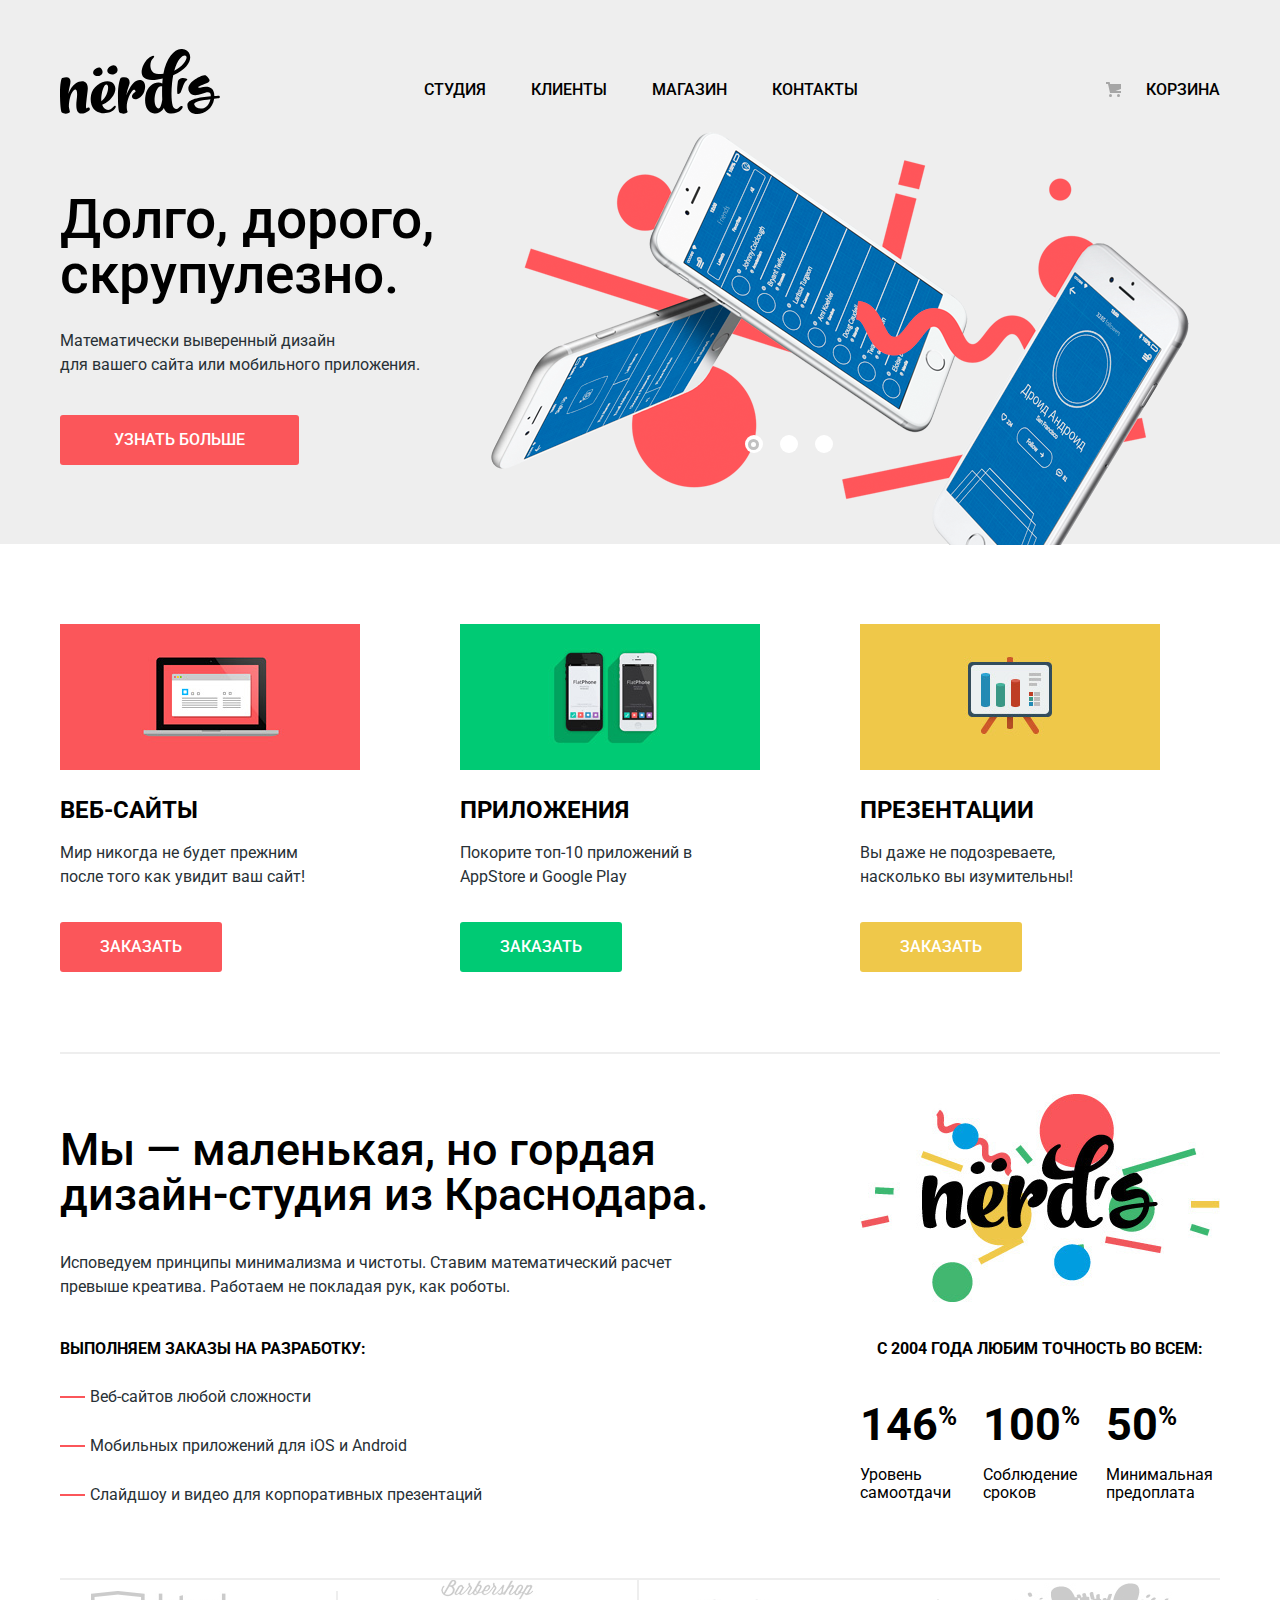
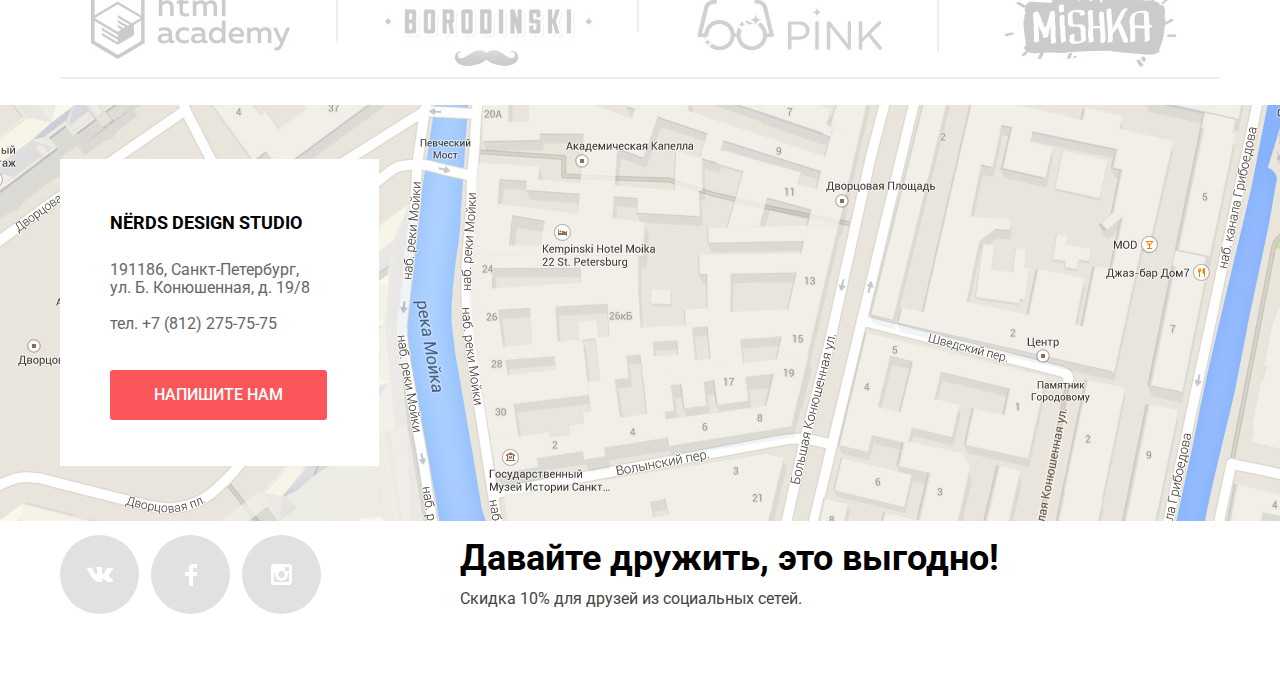
==== commit d9033ca4: "Декор доделан" ====
--- a/index.html
+++ b/index.html
@@ -25,7 +25,18 @@
       <section class="slider">
         <h2 class="visually-hidden">Преимущества</h2>
         <div class="container">
-          <!---<div class="slider-controls">
+          <ul class="slider-controls">
+            <li class="slider-controls-item">
+              <button class="toggle toggle-active"></button>
+            </li>
+            <li class="slider-controls-item">
+              <button class="toggle"></button>
+            </li>
+            <li class="slider-controls-item">
+              <button class="toggle"></button>
+            </li>
+          </ul>
+          <!--< class="slider-controls">
             <i class="active"></i>
             <i></i>
             <i></i>
@@ -35,24 +46,24 @@
               <img class="slider-image slider-image-one" src="img/slide-picture1.png" width="698" height="413" alt="Долго, дорого, скрупулезно.">
               <div class="slider-wrap">
                 <h3 class="slider-title">Долго, дорого,<br>скрупулезно.</h3>
-                <p>Математически выверенный дизайн<br> для вашего сайта или мобильного приложения.</p>
-                <a class="button button-more" href="#">Узнать больше</a>
+                <p>Математически выверенный дизайн<br>для вашего сайта или мобильного приложения.</p>
+                <a class="button button-more button-red" href="#">Узнать больше</a>
               </div>
             </li>
             <li class="slider-item">
               <img class="slider-image" src="img/slide-picture2.png" width="663" height="430" alt="Любим математику как никто другой">
               <div class="slider-wrap">
                 <h3 class="slider-title">Любим математику<br>как никто другой</h3>
-                <p>Никакого креатива, только математические формулы для расчета идеальных пропорций.</p>
-                <a class="button button-more" href="#">Узнать больше</a>
+                <p>Никакого креатива, только математические формулы<br>для расчета идеальных пропорций.</p>
+                <a class="button button-more button-red" href="#">Узнать больше</a>
               </div>
             </li>
             <li class="slider-item">
               <img class="slider-image" src="img/slide-picture3.png" width="759" height="411" alt="Только ночь, только хардкор">
               <div class="slider-wrap">
                 <h3 class="slider-title">Только ночь,<br>только хардкор</h3>
-                <p>Работать днем, как все? Мы против этого. Ближе к полуночи работа только начинается.</p>
-                <a class="button button-more" href="#">Узнать больше</a>
+                <p>Работать днем, как все? Мы против этого.<br>Ближе к полуночи работа только начинается.</p>
+                <a class="button button-more button-red" href="#">Узнать больше</a>
               </div>
             </li>
           </ul>
@@ -65,20 +76,20 @@
               <li class="services-list-item">
                 <img src="img/illustration-1.jpg" width="300" height="146" alt="Веб-сайты">
                 <h3 class="services-title">Веб-сайты</h3>
-                <p>Мир никогда не будет прежним<br>после того как увидит ваш сайт!</p>
-                <a class="button button-order-red" href="#">Заказать</a>
+                <p>Мир никогда не будет прежним после&nbspтого как увидит ваш сайт!</p>
+                <a class="button button-order button-red" href="#">Заказать</a>
               </li>
               <li class="services-list-item">
                 <img src="img/illustration-2.jpg" width="300" height="146" alt="Приложения">
                 <h3 class="services-title">Приложения</h3>
                 <p>Покорите топ-10 приложений в AppStore и Google Play</p>
-                <a class="button button-order-green" href="#">Заказать</a>
+                <a class="button button-order button-green" href="#">Заказать</a>
               </li>
               <li class="services-list-item">
                 <img src="img/illustration-3.jpg" width="300" height="146" alt="Презентации">
                 <h3 class="services-title">Презентации</h3>
-                <p>Вы даже не подозреваете,<br>насколько вы изумительны!</p>
-                <a class="button button-order-yellow" href="#">Заказать</a>
+                <p>Вы даже не подозреваете, насколько&nbspвы изумительны!</p>
+                <a class="button button-order button-yellow" href="#">Заказать</a>
               </li>
             </ul>
         </section>
@@ -97,7 +108,7 @@
           <div class="about-right">
             <img src="img/nerds-picture.jpg" width="360" height="208" alt="Дизайн-студия Нёрдс">
             <h4 class="about-right-title">С 2004 года любим точность во всем:</h4>
-            <table>
+            <table class="about-table">
               <tr class="table-first-row">
                 <td>146<sup>%</sup></td>
                 <td>100<sup>%</sup></td>
@@ -140,18 +151,18 @@
     </main>
     <section class="map">
       <h2 class="visually-hidden">Как нас найти</h2>
-      <div class="container temp-map">
-        <!--<img src="img/map.jpg" width="1440" height="416" alt="Карта">-->
+      <div class="container map-container">
+        <img class="map-image" src="img/map.jpg" width="1440" height="416" alt="Карта">
         <div class="contacts">
           <h3 class="contacts-title">Nёrds design studio</h3>
           <p>191186, Санкт-Петербург, ул. Б. Конюшенная, д. 19/8</p>
           <p>тел. +7 (812) 275-75-75</p>
-          <button class="button-contact">Напишите нам</button>
+          <button class="button button-contact button-red">Напишите нам</button>
         </div>
       </div> 
     </section>
     <div class="popup-form">
-      <a href="#" aria-label="Закрыть форму обратной связи"><span class="close-popup"></span></a>
+      <a class="close-popup" href="#" aria-label="Закрыть форму обратной связи"></a>
       <h3 class="popup-form-title">Напишите нам</h3>
       <form action="https://echo.htmlacademy.ru" method="post" name="contact_us">
         <div class="input-wrap">
@@ -163,8 +174,8 @@
           <input class="popup-form-field" name="email" type="email" placeholder="email@example.com" id="email">
         </div>
         <label for="message" class="popup-form-label">Текст письма:</label>
-        <textarea name="message" placeholder="В свободной форме" id="message" required></textarea>
-        <button class="button-submit" type="submit" value="Отправить">Отправить</button>
+        <textarea class="popup-textarea" name="message" placeholder="В свободной форме" id="message" required></textarea>
+        <button class="button button-popup-submit button-red" type="submit" value="Отправить">Отправить</button>
       </form>
     </div>
     <footer class="container">
--- a/css/style.css
+++ b/css/style.css
@@ -42,7 +42,8 @@
   font-weight: 500;
 }
 
-.logo-link:hover, .logo-link:focus {
+.logo-link:hover,
+.logo-link:focus {
   opacity: 0.8;
 }
 
@@ -78,6 +79,10 @@
   margin-right: 25px;
 }
 
+.site-navigation-link {
+  padding-bottom: 12px;
+}
+
 .site-navigation-link:hover,
 .cart-navigation-link:hover,
 .site-navigation-link:focus,
@@ -91,7 +96,7 @@
 }
 
 .site-navigation-current {
-  padding-bottom: 12px;
+
   border-bottom: 2px solid #fb565a;
 }
 
@@ -105,53 +110,44 @@
 
 .slider {
   background-color: #eeeeee;
+  position: relative;
 }
 
 .slider-controls {
-  position: absolute;
-  left: 50%;
-  bottom: 104px;
-  z-index: 100;
-  width: 160px;
-  height: 18px;
-  text-align: center;
-  font-size: 0;
-  transform: translateX(-50%);
-}
-
-.slider-controls i {
-  position: relative;
-  display: inline-block;
+  list-style: none;
+  margin: 0;
+  padding: 0;
+  display: flex;
+  justify-content: center;
+  align-items: center;
+  position: absolute;
+  bottom: 85px;
+  left: 745px;
+  z-index: 1;
+}
+
+.slider-controls-item {
+  margin-right: 17px;
+}
+
+.toggle {
   width: 18px;
   height: 18px;
+  background-color: #ffffff;
+  border: none;
   border-radius: 50%;
-  cursor: pointer;
-  padding: 8px;
-}
-
-.slider-controls i::after {
+  position: relative;
+}
+
+.toggle-active::before {
   content: "";
-  width: 18px;
-  height: 18px;
-  background: #ffffff;
-  position: absolute;
-  top: 8px;
-  left: 8px;
-  z-index: 1;
-  border-radius: 50%;
-}
-
-.slider-controls .active::before {
-  content: "";
-  position: absolute;
-  left: 50%;
-  top: 50%;
-  z-index: 2;
-  width: 4px;
-  height: 4px;
-  margin: -4px;
-  background-color: inherit;
-  border: 2px solid #c1c1c1;
+  background-color: #ffffff;
+  border: 3px solid #c1c1c1;
+  width: 5px;
+  height: 5px;
+  position: absolute;
+  top: 4px;
+  left: 3px;
   border-radius: 50%;
 }
 
@@ -186,7 +182,7 @@
   display: block;
 }
 
-.slider-wrap {
+.slider-wrap{
   width: 515px;
 }
 
@@ -215,91 +211,136 @@
   text-align: center;
   text-transform: uppercase;
   color: #ffffff;
-
-  background-color: #fb565a;
   border: none;
   border-radius: 3px;
 }
 
-.button:hover,
-.button:focus {
+.button:active {
+  color: rgba(255, 255, 255, 0.3);
+  box-shadow: inset 0px 3px 0 0 rgba(0, 1, 1, 0.1);
+}
+
+.button-more {
+  padding-left: 54px;
+  padding-right: 54px;
+}
+
+.button-order {
+  padding-left: 40px;
+  padding-right: 40px;
+}
+
+.button-red {
+  background-color: #fb565a;
+}
+
+.button-red:hover,
+.button-red:focus {
   background-color: #e74246;
 }
 
-.button:active {
+.button-red:active {
   background-color: #d7373b;
-  box-shadow: inset 0px 3px 0 0 rgba(0, 1, 1, 0.1);
-  color: rgba(255, 255, 255, 0.3);
-}
-
-.button-more {
-  padding-left: 54.328px;
-  padding-right: 54.328px;
-}
-
-.button-order-red {
-  padding-left: 39.7265px;
-  padding-right: 39.7265px;
-}
-
-.button-order-green {
-  padding-left: 39.7265px;
-  padding-right: 39.7265px;
+}
+
+.button-green {
   background-color: #00ca74;
 }
 
-.button-order-green:hover,
-.button-order-green:focus {
+.button-green:hover,
+.button-green:focus {
   background-color: #00bc6c;
 }
 
-.button-order-green:active {
+.button-green:active {
   background-color: #00aa62;
 }
 
-.button-order-yellow {
-  padding-left: 39.7265px;
-  padding-right: 39.7265px;
+.button-yellow {
   background-color: #efc84a;
 }
 
-.button-order-yellow:hover,
-.button-order-yellow:focus {
+.button-yellow:hover,
+.button-yellow:focus {
   background-color: #eab534;
 }
 
-.button-order-yellow:active {
+.button-yellow:active {
   background-color: #e5a722;
 }
 
+.button-gray {
+  background-color: #eeeeee;
+}
+
+.button-gray:hover,
+.button-gray:focus {
+  background-color: #dfdfdf;
+}
+
+.button-gray:active {
+  background-color: #d5d5d5;
+}
+
 .button-contact {
-  display: block;
   margin-top: 37px;
-  padding: 16px 44.4685px;
-  font-weight: 500;
-  line-height: 18px;
-  text-align: center;
-  text-transform: uppercase;
+  padding-left: 44px;
+  padding-right: 44px;
+}
+
+.button-popup-submit {
+  padding-left: 84px;
+  padding-right: 84px;
+}
+
+.button-catalog {
+  color: #000000;
+  padding-left: 89px;
+  padding-right: 89px;
+}
+
+.button-catalog:active {
+  color: rgba(0, 0, 0, 0.3);
+}
+
+.button-pagination {
+  color: #000000;
+  padding-left: 20px;
+  padding-right: 20px;
+}
+
+.button-pagination-next {
+  padding-left: 78px;
+  padding-right: 78px;
+}
+
+.button-pagination:active {
+  color: rgba(0, 0, 0, 0.3);
+}
+
+.button-pagination-current,
+.button-pagination-current:hover,
+.button-pagination-current:focus,
+.button-pagination-current:active {
+  border: solid 3px #dbdbdb;
+  background-color: #ffffff;
+  padding-top: 13px;
+  padding-right: 17px;
+  padding-bottom: 13px;
+  padding-left: 17px;
+  box-shadow: none;
+  color: #000000;
+}
+
+.button-price {
+  margin-top: 30px;
+  margin-bottom: 43px;
+  padding-left: 60px;
+  padding-right: 60px;
+}
+
+.button-price:active {
   color: #ffffff;
-
-  background-color: #fb565a;
-  border: none;
-  border-radius: 3px;
-}
-
-.button-submit {
-  display: block;
-  margin: 0;
-  padding: 16px 83.9995px;
-  font-weight: 500;
-  line-height: 18px;
-  text-align: center;
-  text-transform: uppercase;
-  color: #ffffff;
-
-  background-color: #fb565a;
-  border: none;
-  border-radius: 3px;
 }
 
 .services-list {
@@ -308,7 +349,6 @@
   list-style: none;
   display: flex;
   justify-content: flex-start;
-  align-items: center;
 }
 
 .services {
@@ -332,7 +372,7 @@
   text-transform: uppercase;
 }
 
-.services-list p{
+.services-list p {
   margin: 0;
   margin-bottom: 33px;
   padding: 0;
@@ -422,7 +462,7 @@
   border-collapse: collapse;
 }
 
-sup {
+.table-first-row sup {
   top: -15px;
   font-size: 57%;
   line-height: 0;
@@ -436,13 +476,14 @@
   font-weight: bold;
 }
 
-td {
+.about-table td {
   padding-top: 0;
   padding-left: 0;
   padding-right: 22px;
 }
 
-td:last-child {
+.table-first-row td:last-child,
+.table-second-row td:last-child {
   padding-right: 0;
 }
 
@@ -488,8 +529,8 @@
 }
 
 .partner-two {
-  padding-left: 44.5px;
-  padding-right: 44.5px;
+  padding-left: 45px;
+  padding-right: 45px;
 }
 
 .partner-two::after {
@@ -503,8 +544,8 @@
 }
 
 .partner-three {
-  padding-left: 56.5px;
-  padding-right: 56.5px;
+  padding-left: 57px;
+  padding-right: 57px;
 }
 
 .partner-three::after {
@@ -525,18 +566,13 @@
   opacity: 0.2;
 }
 
-.partners-link:hover, .partners-link:focus {
+.partners-link:hover,
+.partners-link:focus {
   opacity: 1;
 }
 
 .partners-link:active {
   opacity: 0.1;
-}
-
-.temp-map {
-  padding-top: 54px;
-  height: 416px;
-  background: url("../img/map.jpg") no-repeat center;
 }
 
 .contacts {
@@ -566,7 +602,7 @@
   color: #666666;
 }
 
-textarea {
+.popup-textarea {
   margin-bottom: 47px;
   width: 743px;
   height: 114px;
@@ -613,7 +649,8 @@
   border-radius: 60px;
 }
 
-.social-list-link:hover, .social-list-link:focus {
+.social-list-link:hover,
+.social-list-link:focus {
   background-color: #e74246;
 }
 
@@ -642,36 +679,6 @@
 }
 
 /* __________________________ */
-
-.items-popup-title {
-  margin: 0;
-  margin-bottom: 25px;
-  padding: 0;
-  font-size: 18px;
-  line-height: 30px;
-  font-weight: bold;
-  text-transform: uppercase;
-}
-
-.items-popup {
-  padding-top: 35px;
-  background-color: #eeeeee;
-  text-align: center;
-  position: absolute;
-  width: 360px;
-  bottom: 41px;
-  right: 0;
-
-}
-
-.items-popup p {
-  line-height: 18px;
-  color: #666666;
-  margin: 0 auto;
-  text-align: center;
-  max-width: 227px;
-
-}
 
 .page-title {
   font-size: 55px;
@@ -684,42 +691,54 @@
   background-color: #eeeeee;
 }
 
-.options-price-range label {
-  margin-right: 22px;
-}
-
-.options-price-range input {
-  background-color: #eeeeee;
-  text-align: center;
-}
-
-.options-price-range,
-.options-grid-radio,
-.options-special-checkbox {
+.filter-list {
   list-style: none;
   margin: 0;
   padding: 0;
 }
 
-legend {
-  font-size: 16px;
+.filter-list-item {
+  position: relative;
+  padding-left: 30px;
+  margin-bottom: 5px;
+}
+
+.filter-label {
+  line-height: 20px;
+  color: #283136;
+}
+
+.form-legend {
+  font-size: 18px;
   line-height: 30px;
   text-transform: uppercase;
   font-weight: bold;
 }
 
-.options-special-checkbox label {
-  line-height: 20px;
+.price-label {
+  line-height: 22px;
   color: #283136;
-}
-
-.options-grid-radio li {
-  position: relative;
-  padding-left: 35px;
-  display: block;
-}
-
-.input-checkbox + label::before {
+  text-transform: uppercase;
+}
+
+.input-text {
+  background-color: #eeeeee;
+  border: none;
+  color: #283136;
+  text-align: center;
+  font-size: 18px;
+  line-height: 22px;
+  font-family: "Roboto", "Arial", sans-serif;
+  padding: 8px 0;
+  width: 80px;
+  border-radius: 5px;
+}
+
+.input-text::-webkit-input-placeholder {
+  color: #283136;
+}
+
+.input-radio + .label-radio::before {
   content: "";
   background: url(../img/radio-off.svg) no-repeat center;
   width: 25px;
@@ -731,11 +750,31 @@
   opacity: 0.4;
 }
 
-.input-checkbox:checked + label::after {
+.input-radio:checked + .label-radio::before {
+  background: url(../img/radio-on.svg) no-repeat center;
+}
+
+.input-radio + .label-radio:hover::before {
+  opacity: 1;
+}
+
+.input-radio:disabled + .label-radio {
+  color: rgba(40, 49, 54, 0.3);
+}
+
+.input-radio:disabled + .label-radio::before {
+  opacity: 0.1;
+}
+
+.input-radio:disabled + .label-radio:hover::before {
+  opacity: 0.1;
+}
+
+.input-checkbox + .label-checkbox::before {
   content: "";
-  background: url(../img/radio-on.svg) no-repeat center;
-  width: 25px;
-  height: 25px;
+  background: url(../img/checkbox-off.svg) no-repeat center;
+  width: 23px;
+  height: 23px;
   display: block;
   position: absolute;
   top: 0;
@@ -743,23 +782,35 @@
   opacity: 0.4;
 }
 
-.options-grid-radio label {
-  line-height: 20px;
-  color: #283136;
-}
-
-.items-sort p {
+.input-checkbox:checked + .label-checkbox::before {
+  background: url(../img/checkbox-on.svg) no-repeat center;
+  width: 27px;
+}
+
+.input-checkbox + .label-checkbox:hover::before {
+  opacity: 1;
+}
+
+.input-checkbox:disabled + .label-checkbox {
+  color: rgba(40, 49, 54, 0.3);
+}
+
+.input-checkbox:disabled + .label-checkbox::before {
+  opacity: 0.1;
+}
+
+.input-checkbox:disabled + .label-checkbox:hover::before {
+  opacity: 0.1;
+}
+
+.items-sort-title {
   font-size: 18px;
   line-height: 18px;
   font-weight: bold;
   text-transform: uppercase;
   margin-right: auto;
-}
-
-.options-price label {
-  line-height: 22px;
-  color: #283136;
-  text-transform: uppercase;
+  margin-top: 0;
+  margin-bottom: 0;
 }
 
 .items-sort-options, .items-sort-order {
@@ -772,10 +823,6 @@
   margin-right: 18px;
 }
 
-.items-sort-order-item a {
-  opacity: 0.2;
-}
-
 .pagination-list {
   list-style: none;
   margin: 0;
@@ -784,22 +831,6 @@
   display: flex;
   justify-content: flex-start;
   align-items: center;
-}
-
-.pagination-list-button {
-  line-height: 18px;
-  font-weight: 500;
-  text-align: center;
-  display: inline-block;
-  padding: 16px 20.449px;
-  background-color: #eeeeee;
-  text-transform: uppercase;
-}
-
-.pagination-list-active {
-  background-color: #ffffff;
-  border: solid 3px #dbdbdb;
-  padding: 13.25px 17.449px;
 }
 
 .pagination-list-next {
@@ -828,6 +859,7 @@
 .catalog-item {
   padding-bottom: 33px;
   position: relative;
+  width: 360px;
 }
 
 .catalog-item::before {
@@ -839,15 +871,29 @@
   opacity: 0.12;
 }
 
-.button-price {
-  margin-top: 30px;
-  margin-bottom: 43px;
-  padding-left: 60.426px;
-  padding-right: 60.426px;
-}
-
-.button-price:active {
-  color: #ffffff;
+.catalog-item:hover::before {
+  opacity: 1;
+}
+
+.sort-controls {
+  opacity: 0.3;
+}
+
+.sort-controls:hover,
+.sort-controls:focus {
+  opacity: 0.6;
+}
+
+.sort-controls:active {
+  opacity: 1;
+}
+
+.sort-controls-current,
+.sort-controls-current:hover,
+.sort-controls-current:focus,
+.sort-controls-current:active {
+  opacity: 1;
+  cursor: auto;
 }
 
 .items-sort-options {
@@ -915,21 +961,30 @@
 
 .close-popup {
   position: absolute;
-  top: 0;
-  right: 0;
+  top: 73px;
+  right: 100px;
   background: url(../img/close-cross.svg) no-repeat center;
   width: 21px;
   height: 21px;
   opacity: 0.3;
 }
 
+.close-popup:hover,
+.close-popup:focus {
+  opacity: 1;
+}
+
+.close-popup:active {
+  opacity: 0.1;
+}
+
 .input-wrap {
   display: inline-block;
   margin-bottom: 36px;
 }
 
 .input-wrap:first-child {
-  margin-right: 38px;
+  margin-right: 36px;
 }
 
 .popup-form-title {
@@ -982,15 +1037,11 @@
   color: #444444;
 }
 
-.options {
+.filter {
   width: 261px;
 }
 
-.main-flex {
-  display: flex;
-}
-
-fieldset {
+.form-fieldset {
   border: none;
   margin: 0;
   padding: 0;
@@ -1009,4 +1060,89 @@
   display: flex;
   align-items: center;
   justify-content: flex-end;
+}
+
+.items-popup-title {
+  margin: 0;
+  margin-bottom: 25px;
+  padding: 0;
+  font-size: 18px;
+  line-height: 30px;
+  font-weight: bold;
+  text-transform: uppercase;
+}
+
+.items-popup {
+  padding-top: 35px;
+  background-color: #eeeeee;
+  text-align: center;
+  position: absolute;
+  width: inherit;
+  bottom: 41px;
+  right: 0;
+}
+
+.items-popup p {
+  line-height: 18px;
+  color: #666666;
+  margin: 0 auto;
+  text-align: center;
+  max-width: 227px;
+}
+
+.map-container {
+  position: relative;
+}
+
+.map-image {
+  position: absolute;
+  z-index: -1;
+  top: 50%;
+  left: 50%;
+  margin-top: -208px;
+  margin-left: -720px;
+}
+
+.list-item-range {
+  height: 41px;
+  background-color: #f1f1f1;
+  border-radius: 5px;
+  margin-bottom: 13px;
+  padding-top: 39px;
+  padding-left: 20px;
+  padding-right: 20px;
+  position: relative;
+}
+
+.scale {
+  height: 2px;
+  background: #d7dcde;
+}
+
+.bar {
+  background: #00ca74;
+  height: 2px;
+  width: 70%;
+}
+
+.range {
+  width: 4px;
+  height: 4px;
+  padding: 0;
+  border: 8px solid #ffffff;
+  background-color: #ababab;
+  border-radius: 50%;
+  box-shadow: 0 2px 1px 0 #cfcfcf;
+  position: absolute;
+  top: 31px;
+  left: 0;
+  cursor: pointer;
+}
+
+.range-min {
+  left: 18px;
+}
+
+.range-max {
+  left: 160px;
 }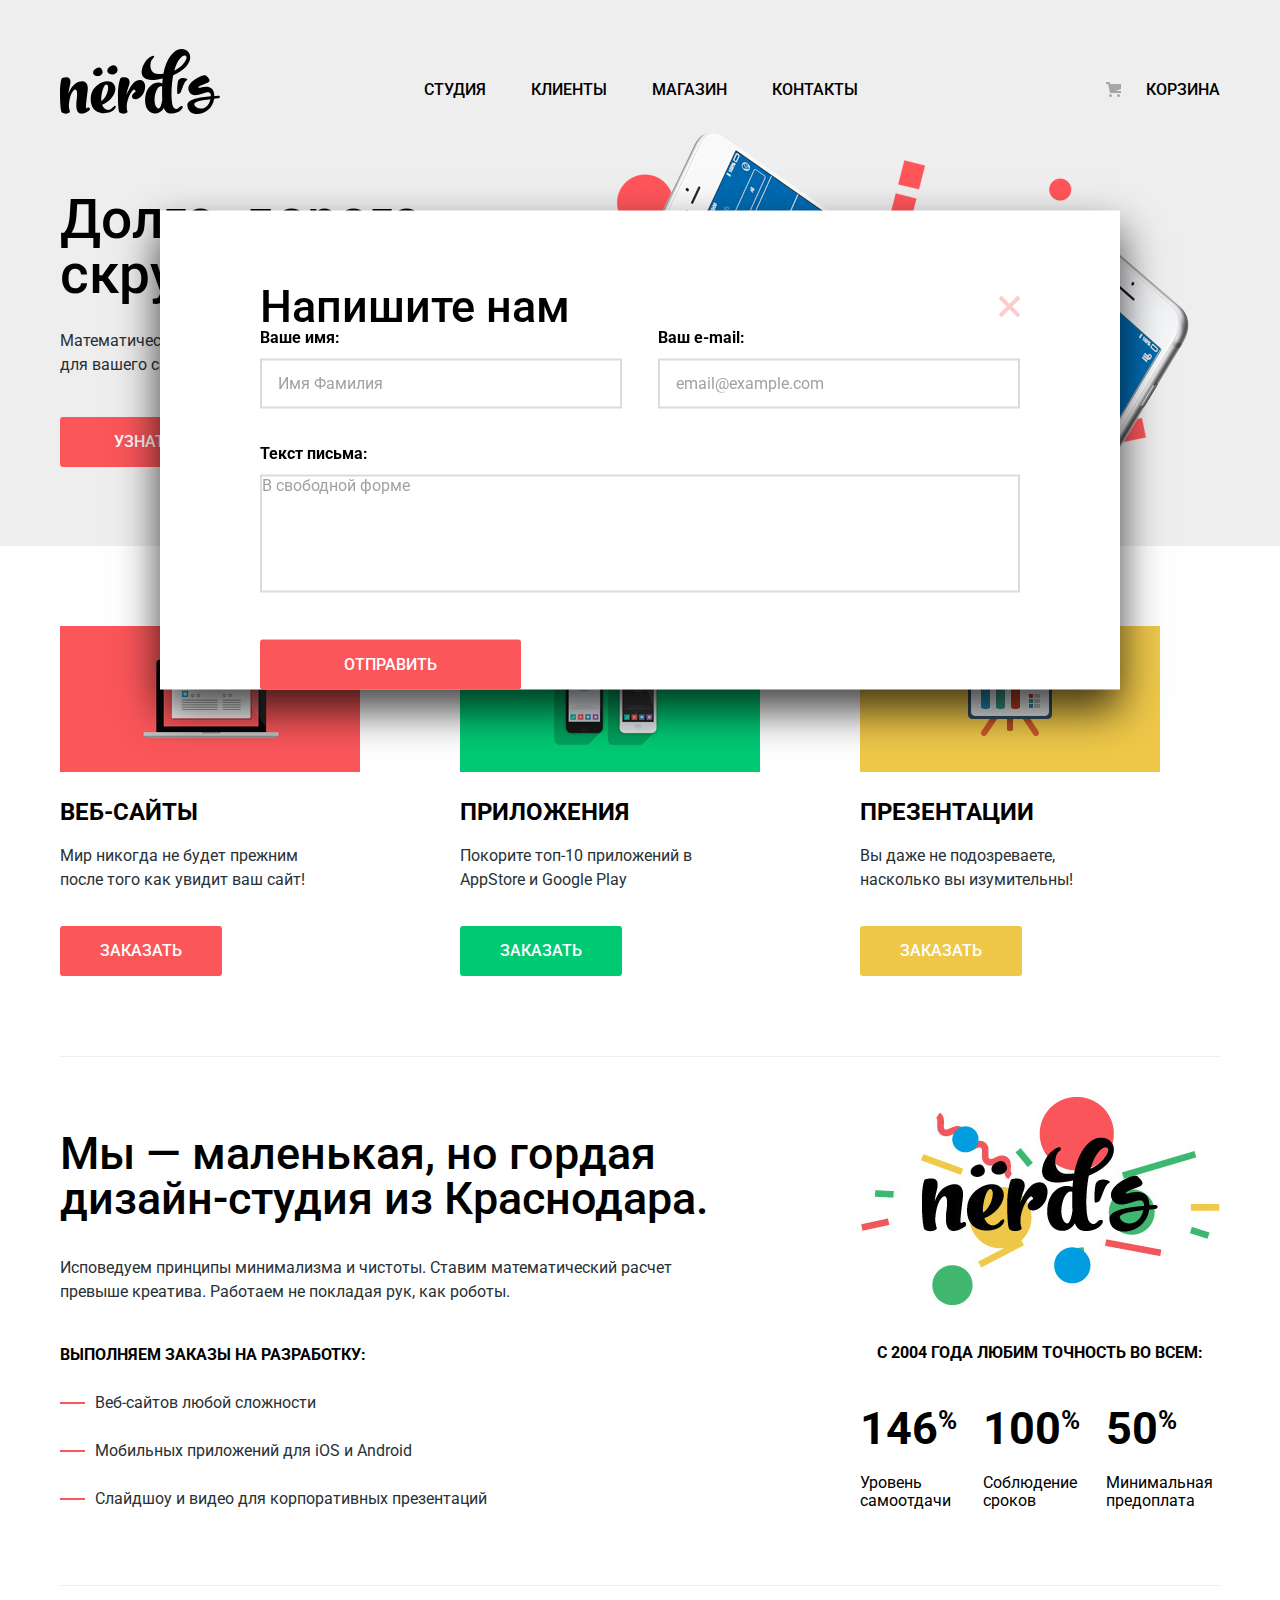
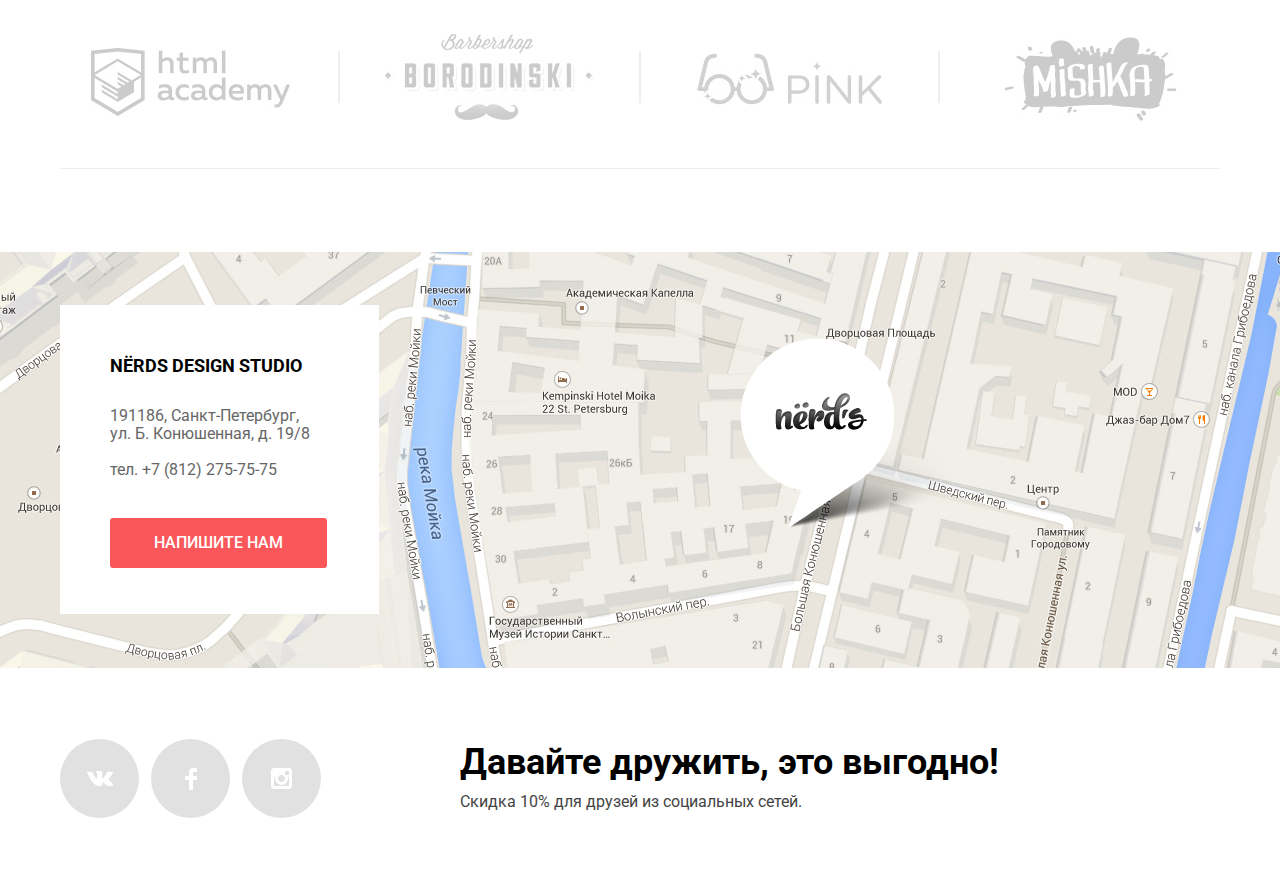
==== commit ec18c3e0: "Завершение верстки v1.0" ====
--- a/index.html
+++ b/index.html
@@ -36,11 +36,6 @@
               <button class="toggle"></button>
             </li>
           </ul>
-          <!--< class="slider-controls">
-            <i class="active"></i>
-            <i></i>
-            <i></i>
-          </div> -->
           <ul class="slider-list">
             <li class="slider-item slider-active">
               <img class="slider-image slider-image-one" src="img/slide-picture1.png" width="698" height="413" alt="Долго, дорого, скрупулезно.">
@@ -76,7 +71,7 @@
               <li class="services-list-item">
                 <img src="img/illustration-1.jpg" width="300" height="146" alt="Веб-сайты">
                 <h3 class="services-title">Веб-сайты</h3>
-                <p>Мир никогда не будет прежним после&nbspтого как увидит ваш сайт!</p>
+                <p>Мир никогда не будет прежним после&nbsp;того как увидит ваш сайт!</p>
                 <a class="button button-order button-red" href="#">Заказать</a>
               </li>
               <li class="services-list-item">
@@ -88,7 +83,7 @@
               <li class="services-list-item">
                 <img src="img/illustration-3.jpg" width="300" height="146" alt="Презентации">
                 <h3 class="services-title">Презентации</h3>
-                <p>Вы даже не подозреваете, насколько&nbspвы изумительны!</p>
+                <p>Вы даже не подозреваете, насколько&nbsp;вы изумительны!</p>
                 <a class="button button-order button-yellow" href="#">Заказать</a>
               </li>
             </ul>
@@ -153,6 +148,7 @@
       <h2 class="visually-hidden">Как нас найти</h2>
       <div class="container map-container">
         <img class="map-image" src="img/map.jpg" width="1440" height="416" alt="Карта">
+        <img class="map-marker" src="img/map-marker.png" width="231" height="190" alt="Мы здесь">
         <div class="contacts">
           <h3 class="contacts-title">Nёrds design studio</h3>
           <p>191186, Санкт-Петербург, ул. Б. Конюшенная, д. 19/8</p>
@@ -161,10 +157,12 @@
         </div>
       </div> 
     </section>
-    <div class="popup-form">
-      <a class="close-popup" href="#" aria-label="Закрыть форму обратной связи"></a>
-      <h3 class="popup-form-title">Напишите нам</h3>
-      <form action="https://echo.htmlacademy.ru" method="post" name="contact_us">
+    <div class="popup">
+      <div class="popup-header">
+        <a class="close-popup" href="#" aria-label="Закрыть форму обратной связи"></a>
+        <h3 class="popup-form-title">Напишите нам</h3>
+      </div>
+      <form class="popup-form" action="https://echo.htmlacademy.ru" method="post" name="contact_us">
         <div class="input-wrap">
           <label for="name" class="popup-form-label">Ваше имя:</label>
           <input class="popup-form-field" name="your_name" type="text" placeholder="Имя Фамилия" id="name">
@@ -178,9 +176,8 @@
         <button class="button button-popup-submit button-red" type="submit" value="Отправить">Отправить</button>
       </form>
     </div>
-    <footer class="container">
-      <div class="social-flex">
-        <ul class="social-list">
+    <footer class="container footer">
+      <ul class="social-list">
         <li class="social-list-item">
          <a class="social-list-link" href="#">
           <img class="social-list-icon" src="img/vk-icon.svg" alt="VK">
@@ -201,7 +198,6 @@
         <h3 class="promo-title">Давайте дружить, это выгодно!</h3>
         <p>Скидка 10% для друзей из социальных сетей.</p>
         </div>
-      </div>
     </footer>
   </body>
 </html>
--- a/css/style.css
+++ b/css/style.css
@@ -19,6 +19,7 @@
   box-sizing: border-box;
   margin: 0 auto;
   padding: 0 20px;
+  position: relative;
 }
 
 .visually-hidden {
@@ -110,7 +111,6 @@
 
 .slider {
   background-color: #eeeeee;
-  position: relative;
 }
 
 .slider-controls {
@@ -121,12 +121,13 @@
   justify-content: center;
   align-items: center;
   position: absolute;
-  bottom: 85px;
-  left: 745px;
+  bottom: 88px;
+  left: 50%;
+  transform: translateX(-50%);
   z-index: 1;
 }
 
-.slider-controls-item {
+.slider-controls-item:not(:last-child) {
   margin-right: 17px;
 }
 
@@ -137,18 +138,21 @@
   border: none;
   border-radius: 50%;
   position: relative;
+  padding: 0;
 }
 
 .toggle-active::before {
   content: "";
   background-color: #ffffff;
   border: 3px solid #c1c1c1;
-  width: 5px;
-  height: 5px;
+  width: 3px;
+  height: 3px;
   position: absolute;
-  top: 4px;
-  left: 3px;
+  top: 50%;
+  left: 50%;
   border-radius: 50%;
+  transform: translate(-50%, -50%);
+
 }
 
 .slider-list {
@@ -198,7 +202,7 @@
 
 .slider-item p {
   margin: 0;
-  margin-bottom: 38px;
+  margin-bottom: 40px;
   color: #283136;
 }
 
@@ -283,7 +287,7 @@
 }
 
 .button-contact {
-  margin-top: 37px;
+  margin-top: 39px;
   padding-left: 44px;
   padding-right: 44px;
 }
@@ -353,7 +357,7 @@
 
 .services {
   padding: 80px 0;
-  border-bottom: 2px solid #eeeeee;
+  border-bottom: 1px solid #eeeeee;
 }
 
 .services-list-item {
@@ -364,7 +368,7 @@
 .services-title {
   margin: 0;
   margin-top: 18px;
-  margin-bottom: 16px;
+  margin-bottom: 17px;
   padding: 0;
   font-size: 24px;
   line-height: 30px;
@@ -374,7 +378,7 @@
 
 .services-list p {
   margin: 0;
-  margin-bottom: 33px;
+  margin-bottom: 34px;
   padding: 0;
   color: #283136;
   text-align: left;
@@ -384,13 +388,13 @@
   display: flex;
   justify-content: space-between;
   align-content: center;
-  padding-bottom: 71px;
-  border-bottom: 2px solid #eeeeee;
+  padding-bottom: 74px;
+  border-bottom: 1px solid #eeeeee;
 }
 
 .about-left {
   max-width: 650px;
-  padding-top: 73px;
+  padding-top: 74px;
 }
 
 .about-left-main-title {
@@ -399,21 +403,21 @@
   font-weight: 500;
   padding: 0;
   margin: 0;
-  margin-bottom: 34px;
+  margin-bottom: 35px;
 }
 
 .about-left p {
   color: #283136;
   padding: 0;
   margin: 0;
-  margin-bottom: 38px;
+  margin-bottom: 39px;
 }
 
 .about-left-title {
   font-weight: bold;
   padding: 0;
-  padding-bottom: 24px;
-  margin: 0;
+  margin: 0;
+  margin-bottom: 24px;
   text-transform: uppercase;
 }
 
@@ -425,7 +429,7 @@
 
 .about-left-list-item {
   color: #283136;
-  margin-bottom: 25px;
+  margin-bottom: 24px;
   display: flex;
   align-items: center;
 }
@@ -439,7 +443,7 @@
   background: #fb565a;
   width: 25px;
   height: 2px;
-  margin-right: 5px;
+  margin-right: 10px;
 }
 
 .about-right {
@@ -452,7 +456,7 @@
   text-transform: uppercase;
   text-align: center;
   margin: 0;
-  margin-top: 28px;
+  margin-top: 29px;
   margin-bottom: 41px;
   padding: 0;
 }
@@ -488,44 +492,48 @@
 }
 
 .table-second-row td {
-  padding-top: 18px;
+  padding-top: 22px;
   padding-bottom: 0;
   line-height: 18px;
 }
 
 .partners {
-  border-bottom: 2px solid #eeeeee;
+  border-bottom: 1px solid #eeeeee;
   margin-bottom: 80px;
 }
 
 .partners-list {
   margin: 0;
   padding: 0;
+  padding-top: 48px;
   padding-left: 31px;
   padding-right: 43px;
+  padding-bottom: 37px;
   list-style: none;
   display: flex;
   align-items: center;
   justify-content: space-between;
+  position: relative;
 }
 
 .partners-list-item {
   margin: 0;
-  position: relative;
-}
-
-.partner-one {
-  padding-right: 48px;
-}
-
-.partner-one::after {
+}
+
+.partners-list-item::after {
   content: "";
   position: absolute;
   width: 2px;
   height: 52px;
   background: #eeeeee;
-  top: 0;
-  right: 0;
+  top: 50%;
+  left: 278px;
+  transform: translateY(-50%);
+}
+
+.partner-one {
+  padding-right: 48px;
+  padding-top: 6px;
 }
 
 .partner-two {
@@ -534,13 +542,7 @@
 }
 
 .partner-two::after {
-  content: "";
-  position: absolute;
-  width: 2px;
-  height: 52px;
-  background: #eeeeee;
-  top: 0;
-  right: 0;
+  left: 579px;
 }
 
 .partner-three {
@@ -549,13 +551,7 @@
 }
 
 .partner-three::after {
-  content: "";
-  position: absolute;
-  width: 2px;
-  height: 52px;
-  background: #eeeeee;
-  top: 0;
-  right: 0;
+  left: 878px;
 }
 
 .partner-four {
@@ -578,7 +574,7 @@
 .contacts {
   width: 219px;
   min-height: 207px;
-  padding-top: 49px;
+  padding-top: 46px;
   padding-right: 50px;
   padding-bottom: 46px;
   padding-left:50px;
@@ -588,7 +584,7 @@
 .contacts-title {
   padding: 0;
   margin: 0;
-  margin-bottom: 23px;
+  margin-bottom: 26px;
   font-size: 18px;
   line-height: 30px;
   text-transform: uppercase;
@@ -604,18 +600,18 @@
 
 .popup-textarea {
   margin-bottom: 47px;
-  width: 743px;
+  width: 756px;
   height: 114px;
   padding: 0;
-  padding-left: 15px;
-  padding-top: 14px;
+  /*padding-left: 15px;
+  padding-top: 14px;*/
   resize: none;
   line-height: 18px;
   text-align: left;
   border: solid 2px #d7dcde;
 }
 
-.social-flex {
+.footer {
   display: flex;
   align-items: center;
   padding-top: 69px;
@@ -659,8 +655,8 @@
   box-shadow: inset 0px 3px 0 0 rgba(0, 1, 1, 0.1);
 }
 
-.social-list-icon:active {
-  opacity:0.3;
+.social-list-link:active .social-list-icon {
+  opacity: 0.3;
 }
 
 .promo-title {
@@ -668,7 +664,7 @@
   line-height: 36px;
   font-weight: bold;
   margin-top: 0;
-  margin-bottom: 12px;
+  margin-bottom: 11px;
 }
 
 .promo p {
@@ -678,16 +674,15 @@
   margin-bottom: 0;
 }
 
-/* __________________________ */
-
 .page-title {
   font-size: 55px;
   line-height: 55px;
   font-weight: 500;
   text-align: center;
-  padding-top: 80px;
-  margin-top: 0;
-  margin-bottom: 0;
+  padding-top: 68px;
+  padding-bottom: 108px;
+  margin: 0;
+  margin-bottom: 56px;
   background-color: #eeeeee;
 }
 
@@ -695,17 +690,31 @@
   list-style: none;
   margin: 0;
   padding: 0;
+  padding-top: 48px;
+}
+
+.filter-range {
+  padding-top: 48px;
+}
+
+.filter-radio {
+  padding-top: 15px;
+}
+
+.filter-checkbox {
+  padding-top: 14px;
 }
 
 .filter-list-item {
   position: relative;
   padding-left: 30px;
-  margin-bottom: 5px;
+  margin-bottom: 16px;
 }
 
 .filter-label {
   line-height: 20px;
   color: #283136;
+  padding-left: 6px;
 }
 
 .form-legend {
@@ -719,6 +728,12 @@
   line-height: 22px;
   color: #283136;
   text-transform: uppercase;
+  margin: 0;
+  margin-right: 8px;
+}
+
+.price-max {
+  margin-left: 29px;
 }
 
 .input-text {
@@ -729,9 +744,10 @@
   font-size: 18px;
   line-height: 22px;
   font-family: "Roboto", "Arial", sans-serif;
-  padding: 8px 0;
+  padding: 8px 15px;
   width: 80px;
   border-radius: 5px;
+  box-sizing: border-box;
 }
 
 .input-text::-webkit-input-placeholder {
@@ -849,17 +865,21 @@
 .items-list {
   list-style: none;
   margin: 0;
-  padding: 0;
-  display: flex;
-  width: 760px;
+  margin-bottom: 27px;
+  padding: 0;
+  display: flex;
   flex-wrap: wrap;
-  justify-content: space-between;
+  justify-content: flex-start;
 }
 
 .catalog-item {
-  padding-bottom: 33px;
   position: relative;
   width: 360px;
+  margin-bottom: 34px;
+}
+
+.catalog-item:nth-child(odd) {
+  margin-right: 40px;
 }
 
 .catalog-item::before {
@@ -875,6 +895,14 @@
   opacity: 1;
 }
 
+.catalog-item:hover .items-popup {
+  display: block;
+}
+
+.catalog-image {
+  display: block;
+}
+
 .sort-controls {
   opacity: 0.3;
 }
@@ -948,21 +976,35 @@
   color: rgba(0, 0, 0, 0.3);
 }
 
-.popup-form {
-  width: 760px;
+.popup {
   padding-top: 73px;
+  /*padding-bottom: 84px;*/
   padding-left: 100px;
   padding-right: 100px;
-  padding-bottom: 45px;
   box-shadow: 0px 20px 40px 0 rgba(0, 1, 1, 0.75);
-  display: none;
+  position: fixed;
+  top: 50%;
+  left: 50%;
+  transform: translate(-50%, -50%);
+  background-color: #ffffff;
+  z-index: 1;
+  /*display: none;*/
+}
+
+.popup-header {
   position: relative;
+}
+
+.popup-form {
+  display: flex;
+  flex-wrap: wrap;
 }
 
 .close-popup {
   position: absolute;
-  top: 73px;
-  right: 100px;
+  top: 50%;
+  right: 0;
+  transform: translateY(-50%);
   background: url(../img/close-cross.svg) no-repeat center;
   width: 21px;
   height: 21px;
@@ -992,7 +1034,7 @@
   line-height: 45px;
   font-weight: 500;
   margin: 0;
-  margin-bottom: 49px;
+  /*margin-bottom: 49px;*/
 }
 
 .popup-form label {
@@ -1039,6 +1081,7 @@
 
 .filter {
   width: 261px;
+  margin-right: 139px;
 }
 
 .form-fieldset {
@@ -1047,24 +1090,33 @@
   padding: 0;
 }
 
+.fieldset-range {
+  margin-bottom: 54px;
+}
+
+.fieldset-radio {
+  margin-bottom: 29px;
+}
+
+.fieldset-checkbox {
+  margin-bottom: 32px;
+}
+
 .catalog {
   display: flex;
   justify-content: space-between;
-}
-
-.items {
-  width: 760px;
 }
 
 .items-sort {
   display: flex;
   align-items: center;
   justify-content: flex-end;
+  margin-bottom: 55px;
 }
 
 .items-popup-title {
   margin: 0;
-  margin-bottom: 25px;
+  margin-bottom: 17px;
   padding: 0;
   font-size: 18px;
   line-height: 30px;
@@ -1073,13 +1125,14 @@
 }
 
 .items-popup {
-  padding-top: 35px;
+  padding-top: 27px;
   background-color: #eeeeee;
   text-align: center;
   position: absolute;
-  width: inherit;
-  bottom: 41px;
+  width: 100%;
+  bottom: 0;
   right: 0;
+  display: none;
 }
 
 .items-popup p {
@@ -1090,6 +1143,10 @@
   max-width: 227px;
 }
 
+.map {
+  padding: 56px 0;
+}
+
 .map-container {
   position: relative;
 }
@@ -1099,15 +1156,20 @@
   z-index: -1;
   top: 50%;
   left: 50%;
-  margin-top: -208px;
-  margin-left: -720px;
+  transform: translate(-50%, -50%);
+}
+
+.map-marker {
+  position: absolute;
+  top: 33px;
+  left: 700px;
 }
 
 .list-item-range {
   height: 41px;
   background-color: #f1f1f1;
   border-radius: 5px;
-  margin-bottom: 13px;
+  margin-bottom: 15px;
   padding-top: 39px;
   padding-left: 20px;
   padding-right: 20px;
@@ -1134,9 +1196,11 @@
   border-radius: 50%;
   box-shadow: 0 2px 1px 0 #cfcfcf;
   position: absolute;
-  top: 31px;
+  top: 50%;
   left: 0;
   cursor: pointer;
+  transform: translateY(-50%);
+  box-sizing: content-box;
 }
 
 .range-min {
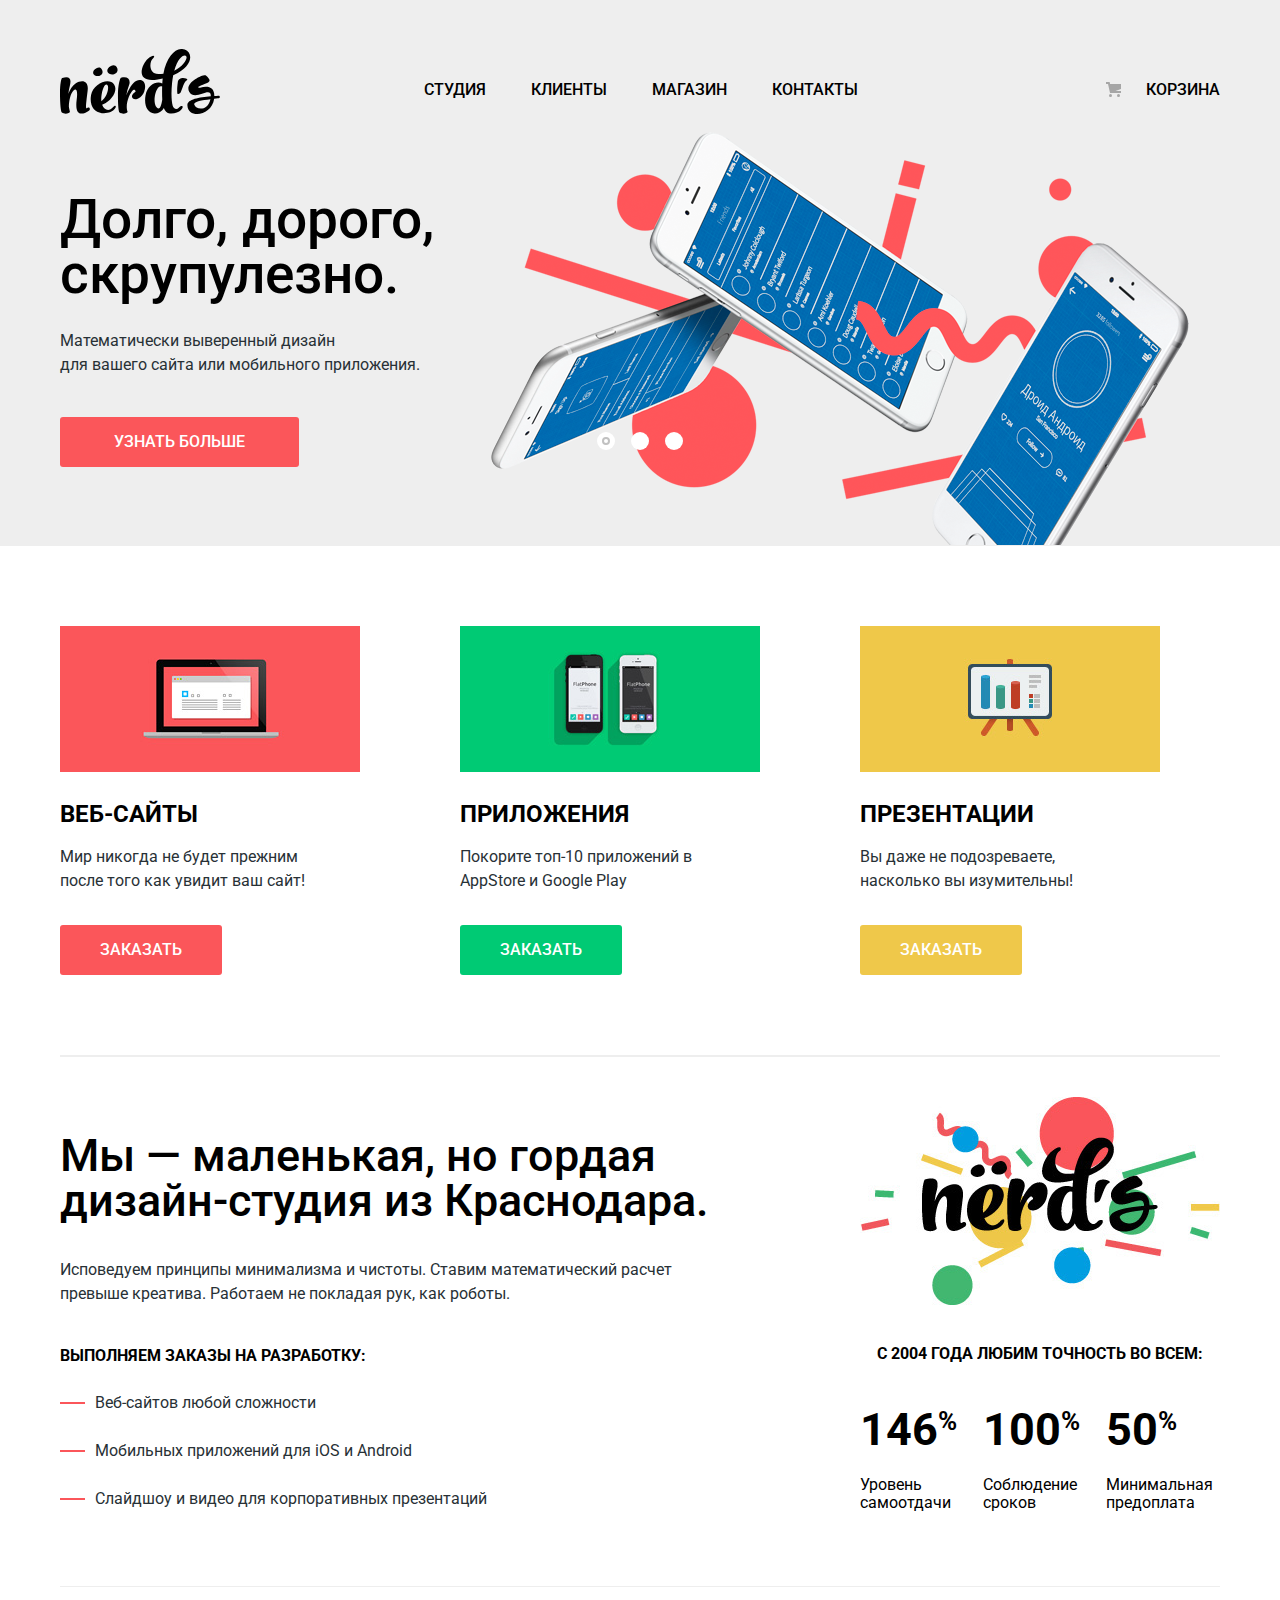
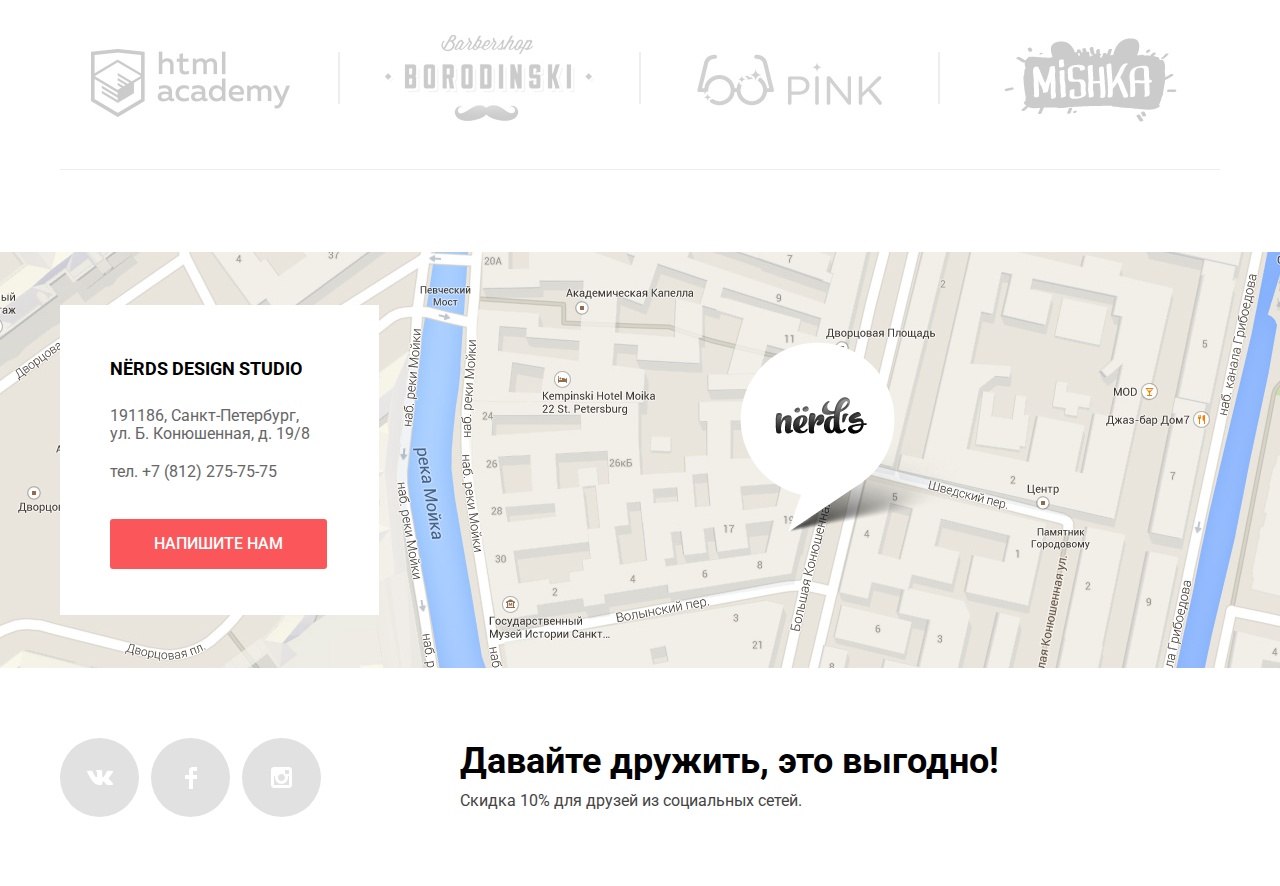
==== commit 04c59019: "К защите готово" ====
--- a/index.html
+++ b/index.html
@@ -25,19 +25,16 @@
       <section class="slider">
         <h2 class="visually-hidden">Преимущества</h2>
         <div class="container">
-          <ul class="slider-controls">
-            <li class="slider-controls-item">
-              <button class="toggle toggle-active"></button>
-            </li>
-            <li class="slider-controls-item">
-              <button class="toggle"></button>
-            </li>
-            <li class="slider-controls-item">
-              <button class="toggle"></button>
-            </li>
-          </ul>
+          <input class="visually-hidden radio-toggle-one" type="radio" id="radio-toggle-one" name="toggle" checked>
+          <input class="visually-hidden radio-toggle-two" type="radio" id="radio-toggle-two" name="toggle">
+          <input class="visually-hidden radio-toggle-three" type="radio" id="radio-toggle-three" name="toggle">
+          <div class="slider-controls">
+            <label class="slider-controls-item slider-controls-item-one" for="radio-toggle-one">Первый</label>
+            <label class="slider-controls-item slider-controls-item-two" for="radio-toggle-two">Второй</label>
+            <label class="slider-controls-item slider-controls-item-three" for="radio-toggle-three">Третий</label>
+          </div>
           <ul class="slider-list">
-            <li class="slider-item slider-active">
+            <li class="slider-item">
               <img class="slider-image slider-image-one" src="img/slide-picture1.png" width="698" height="413" alt="Долго, дорого, скрупулезно.">
               <div class="slider-wrap">
                 <h3 class="slider-title">Долго, дорого,<br>скрупулезно.</h3>
@@ -146,6 +143,7 @@
     </main>
     <section class="map">
       <h2 class="visually-hidden">Как нас найти</h2>
+      <iframe src="https://www.google.com/maps/embed?pb=!1m18!1m12!1m3!1d1998.6036253003165!2d30.320858716173472!3d59.938719169054075!2m3!1f0!2f0!3f0!3m2!1i1024!2i768!4f13.1!3m3!1m2!1s0x4696310fca145cc1%3A0x42b32648d8238007!2z0JHQvtC70YzRiNCw0Y8g0JrQvtC90Y7RiNC10L3QvdCw0Y8g0YPQuy4sIDE5LzgsINCh0LDQvdC60YIt0J_QtdGC0LXRgNCx0YPRgNCzLCDQoNC-0YHRgdC40Y8sIDE5MTE4Ng!5e0!3m2!1sru!2sch!4v1560251556465!5m2!1sru!2sch" frameborder="0" style="border:0" allowfullscreen></iframe>
       <div class="container map-container">
         <img class="map-image" src="img/map.jpg" width="1440" height="416" alt="Карта">
         <img class="map-marker" src="img/map-marker.png" width="231" height="190" alt="Мы здесь">
@@ -158,10 +156,8 @@
       </div> 
     </section>
     <div class="popup">
-      <div class="popup-header">
-        <a class="close-popup" href="#" aria-label="Закрыть форму обратной связи"></a>
-        <h3 class="popup-form-title">Напишите нам</h3>
-      </div>
+      <a class="close-popup" href="#" aria-label="Закрыть форму обратной связи"></a>
+      <h3 class="popup-form-title">Напишите нам</h3>
       <form class="popup-form" action="https://echo.htmlacademy.ru" method="post" name="contact_us">
         <div class="input-wrap">
           <label for="name" class="popup-form-label">Ваше имя:</label>
@@ -199,5 +195,6 @@
         <p>Скидка 10% для друзей из социальных сетей.</p>
         </div>
     </footer>
+    <script src="js/script.js"></script>
   </body>
 </html>
--- a/css/style.css
+++ b/css/style.css
@@ -81,7 +81,7 @@
 }
 
 .site-navigation-link {
-  padding-bottom: 12px;
+  padding-bottom: 9px;
 }
 
 .site-navigation-link:hover,
@@ -111,48 +111,69 @@
 
 .slider {
   background-color: #eeeeee;
+  position: relative;
 }
 
 .slider-controls {
-  list-style: none;
-  margin: 0;
-  padding: 0;
-  display: flex;
-  justify-content: center;
-  align-items: center;
-  position: absolute;
-  bottom: 88px;
+  position: absolute;
   left: 50%;
+  bottom: 104px;
+  z-index: 1;
+  width: 160px;
+  height: 18px;
+  text-align: center;
+  font-size: 0;
   transform: translateX(-50%);
-  z-index: 1;
-}
-
-.slider-controls-item:not(:last-child) {
-  margin-right: 17px;
-}
-
-.toggle {
+}
+
+.slider-controls-item {
+  position: relative;
+  display: inline-block;
   width: 18px;
   height: 18px;
-  background-color: #ffffff;
-  border: none;
+  padding: 8px;
   border-radius: 50%;
-  position: relative;
-  padding: 0;
-}
-
-.toggle-active::before {
+  cursor: pointer;
+}
+
+.slider-controls-item::after {
   content: "";
-  background-color: #ffffff;
-  border: 3px solid #c1c1c1;
-  width: 3px;
-  height: 3px;
-  position: absolute;
+  position: absolute;
+  top: 8px;
+  left: 8px;
+  z-index: 1;
+  width: 18px;
+  height: 18px;
+  background: #ffffff;
+  border-radius: 50%;
+}
+
+.radio-toggle-one:checked ~ .slider-list .slider-item:nth-child(1) {
+  display: block;
+}
+
+.radio-toggle-two:checked ~ .slider-list .slider-item:nth-child(2) {
+  display: block;
+}
+
+.radio-toggle-three:checked ~ .slider-list .slider-item:nth-child(3) {
+  display: block;
+}
+
+.radio-toggle-one:checked ~ .slider-controls .slider-controls-item-one::before,
+.radio-toggle-two:checked ~ .slider-controls .slider-controls-item-two::before,
+.radio-toggle-three:checked ~ .slider-controls .slider-controls-item-three::before {
+  content: "";
+  position: absolute;
+  left: 50%;
   top: 50%;
-  left: 50%;
+  z-index: 2;
+  width: 4px;
+  height: 4px;
+  margin: -4px;
+  background-color: inherit;
+  border: 2px solid #c1c1c1;
   border-radius: 50%;
-  transform: translate(-50%, -50%);
-
 }
 
 .slider-list {
@@ -163,7 +184,7 @@
 
 .slider-image {
   position: absolute;
-  top: 0;
+  bottom: 0;
   right: 0;
 }
 
@@ -287,7 +308,7 @@
 }
 
 .button-contact {
-  margin-top: 39px;
+  margin-top: 38px;
   padding-left: 44px;
   padding-right: 44px;
 }
@@ -357,7 +378,7 @@
 
 .services {
   padding: 80px 0;
-  border-bottom: 1px solid #eeeeee;
+  border-bottom: 2px solid #eeeeee;
 }
 
 .services-list-item {
@@ -367,8 +388,8 @@
 
 .services-title {
   margin: 0;
-  margin-top: 18px;
-  margin-bottom: 17px;
+  margin-top: 20px;
+  margin-bottom: 16px;
   padding: 0;
   font-size: 24px;
   line-height: 30px;
@@ -378,7 +399,7 @@
 
 .services-list p {
   margin: 0;
-  margin-bottom: 34px;
+  margin-bottom: 32px;
   padding: 0;
   color: #283136;
   text-align: left;
@@ -394,7 +415,7 @@
 
 .about-left {
   max-width: 650px;
-  padding-top: 74px;
+  padding-top: 76px;
 }
 
 .about-left-main-title {
@@ -410,14 +431,14 @@
   color: #283136;
   padding: 0;
   margin: 0;
-  margin-bottom: 39px;
+  margin-bottom: 38px;
 }
 
 .about-left-title {
   font-weight: bold;
   padding: 0;
   margin: 0;
-  margin-bottom: 24px;
+  margin-bottom: 23px;
   text-transform: uppercase;
 }
 
@@ -456,7 +477,7 @@
   text-transform: uppercase;
   text-align: center;
   margin: 0;
-  margin-top: 29px;
+  margin-top: 30px;
   margin-bottom: 41px;
   padding: 0;
 }
@@ -492,7 +513,7 @@
 }
 
 .table-second-row td {
-  padding-top: 22px;
+  padding-top: 23px;
   padding-bottom: 0;
   line-height: 18px;
 }
@@ -573,18 +594,20 @@
 
 .contacts {
   width: 219px;
-  min-height: 207px;
-  padding-top: 46px;
+
+  padding-top: 49px;
   padding-right: 50px;
   padding-bottom: 46px;
   padding-left:50px;
   background-color: #ffffff;
+  position: relative;
+  z-index: 2;
 }
 
 .contacts-title {
   padding: 0;
   margin: 0;
-  margin-bottom: 26px;
+  margin-bottom: 23px;
   font-size: 18px;
   line-height: 30px;
   text-transform: uppercase;
@@ -592,19 +615,19 @@
 
 .contacts p {
   margin: 0;
-  margin-top: 18px;
+  margin-top: 20px;
   width: 201px;
   line-height: 18px;
   color: #666666;
 }
 
 .popup-textarea {
-  margin-bottom: 47px;
-  width: 756px;
-  height: 114px;
-  padding: 0;
-  /*padding-left: 15px;
-  padding-top: 14px;*/
+  margin-bottom: 50px;
+  width: 100%;
+  height: 103px;
+  padding: 0;
+  padding-left: 13px;
+  padding-top: 11px;
   resize: none;
   line-height: 18px;
   text-align: left;
@@ -614,7 +637,7 @@
 .footer {
   display: flex;
   align-items: center;
-  padding-top: 69px;
+  padding-top: 70px;
   padding-bottom: 69px;
 }
 
@@ -680,9 +703,9 @@
   font-weight: 500;
   text-align: center;
   padding-top: 68px;
-  padding-bottom: 108px;
-  margin: 0;
-  margin-bottom: 56px;
+  padding-bottom: 107px;
+  margin: 0;
+  margin-bottom: 57px;
   background-color: #eeeeee;
 }
 
@@ -702,7 +725,7 @@
 }
 
 .filter-checkbox {
-  padding-top: 14px;
+  padding-top: 16px;
 }
 
 .filter-list-item {
@@ -855,7 +878,7 @@
 }
 
 .pagination-list li {
-  margin-right: 11px;
+  margin-right: 12px;
 }
 
 .pagination-list li:last-child {
@@ -865,7 +888,7 @@
 .items-list {
   list-style: none;
   margin: 0;
-  margin-bottom: 27px;
+  margin-bottom: 28px;
   padding: 0;
   display: flex;
   flex-wrap: wrap;
@@ -977,8 +1000,11 @@
 }
 
 .popup {
-  padding-top: 73px;
-  /*padding-bottom: 84px;*/
+  width: 960px;
+  box-sizing: border-box;
+  z-index: 2;
+  padding-top: 65px;
+  padding-bottom: 84px;
   padding-left: 100px;
   padding-right: 100px;
   box-shadow: 0px 20px 40px 0 rgba(0, 1, 1, 0.75);
@@ -987,8 +1013,7 @@
   left: 50%;
   transform: translate(-50%, -50%);
   background-color: #ffffff;
-  z-index: 1;
-  /*display: none;*/
+  display: none;
 }
 
 .popup-header {
@@ -1000,10 +1025,14 @@
   flex-wrap: wrap;
 }
 
+.popup-show {
+  display: block;
+}
+
 .close-popup {
   position: absolute;
-  top: 50%;
-  right: 0;
+  top: 87px;
+  right: 90px;
   transform: translateY(-50%);
   background: url(../img/close-cross.svg) no-repeat center;
   width: 21px;
@@ -1021,12 +1050,16 @@
 }
 
 .input-wrap {
+  margin-bottom: 36px;
+  width: 50%;
+  box-sizing: border-box;
   display: inline-block;
-  margin-bottom: 36px;
-}
-
-.input-wrap:first-child {
-  margin-right: 36px;
+  padding-right: 37px;
+}
+
+.input-wrap:nth-child(2) {
+  padding-left: 20px;
+  padding-right: 16px;
 }
 
 .popup-form-title {
@@ -1034,14 +1067,14 @@
   line-height: 45px;
   font-weight: 500;
   margin: 0;
-  /*margin-bottom: 49px;*/
+  margin-bottom: 44px;
 }
 
 .popup-form label {
   line-height: 18px;
   font-weight: bold;
   display: block;
-  margin-bottom: 12px;
+  margin-bottom: 8px;
 }
 
 .popup-form-field:invalid {
@@ -1050,8 +1083,8 @@
 }
 
 .popup-form-field {
-  width: 340px;
-  padding-left: 16px;
+  width: 100%;
+  padding-left: 13px;
   padding-top: 14px;
   padding-bottom: 14px;
   line-height: 18px;
@@ -1095,7 +1128,7 @@
 }
 
 .fieldset-radio {
-  margin-bottom: 29px;
+  margin-bottom: 27px;
 }
 
 .fieldset-checkbox {
@@ -1107,16 +1140,19 @@
   justify-content: space-between;
 }
 
+.items {
+  width: 761px;
+}
+
 .items-sort {
   display: flex;
   align-items: center;
-  justify-content: flex-end;
   margin-bottom: 55px;
 }
 
 .items-popup-title {
   margin: 0;
-  margin-bottom: 17px;
+  margin-bottom: 16px;
   padding: 0;
   font-size: 18px;
   line-height: 30px;
@@ -1125,7 +1161,7 @@
 }
 
 .items-popup {
-  padding-top: 27px;
+  padding-top: 28px;
   background-color: #eeeeee;
   text-align: center;
   position: absolute;
@@ -1144,16 +1180,28 @@
 }
 
 .map {
-  padding: 56px 0;
+  padding: 0;
+  padding-top: 55px;
+  padding-bottom: 53px;
+  position: relative;
 }
 
 .map-container {
   position: relative;
 }
 
+.map iframe {
+  width: 100%;
+  height: 416px;
+  position: absolute;
+  z-index: 2;
+  top: 0;
+  left: 0;
+}
+
 .map-image {
   position: absolute;
-  z-index: -1;
+  z-index: 0;
   top: 50%;
   left: 50%;
   transform: translate(-50%, -50%);
@@ -1161,15 +1209,16 @@
 
 .map-marker {
   position: absolute;
-  top: 33px;
+  top: 37px;
   left: 700px;
+  z-index: 0;
 }
 
 .list-item-range {
   height: 41px;
   background-color: #f1f1f1;
   border-radius: 5px;
-  margin-bottom: 15px;
+  margin-bottom: 14px;
   padding-top: 39px;
   padding-left: 20px;
   padding-right: 20px;
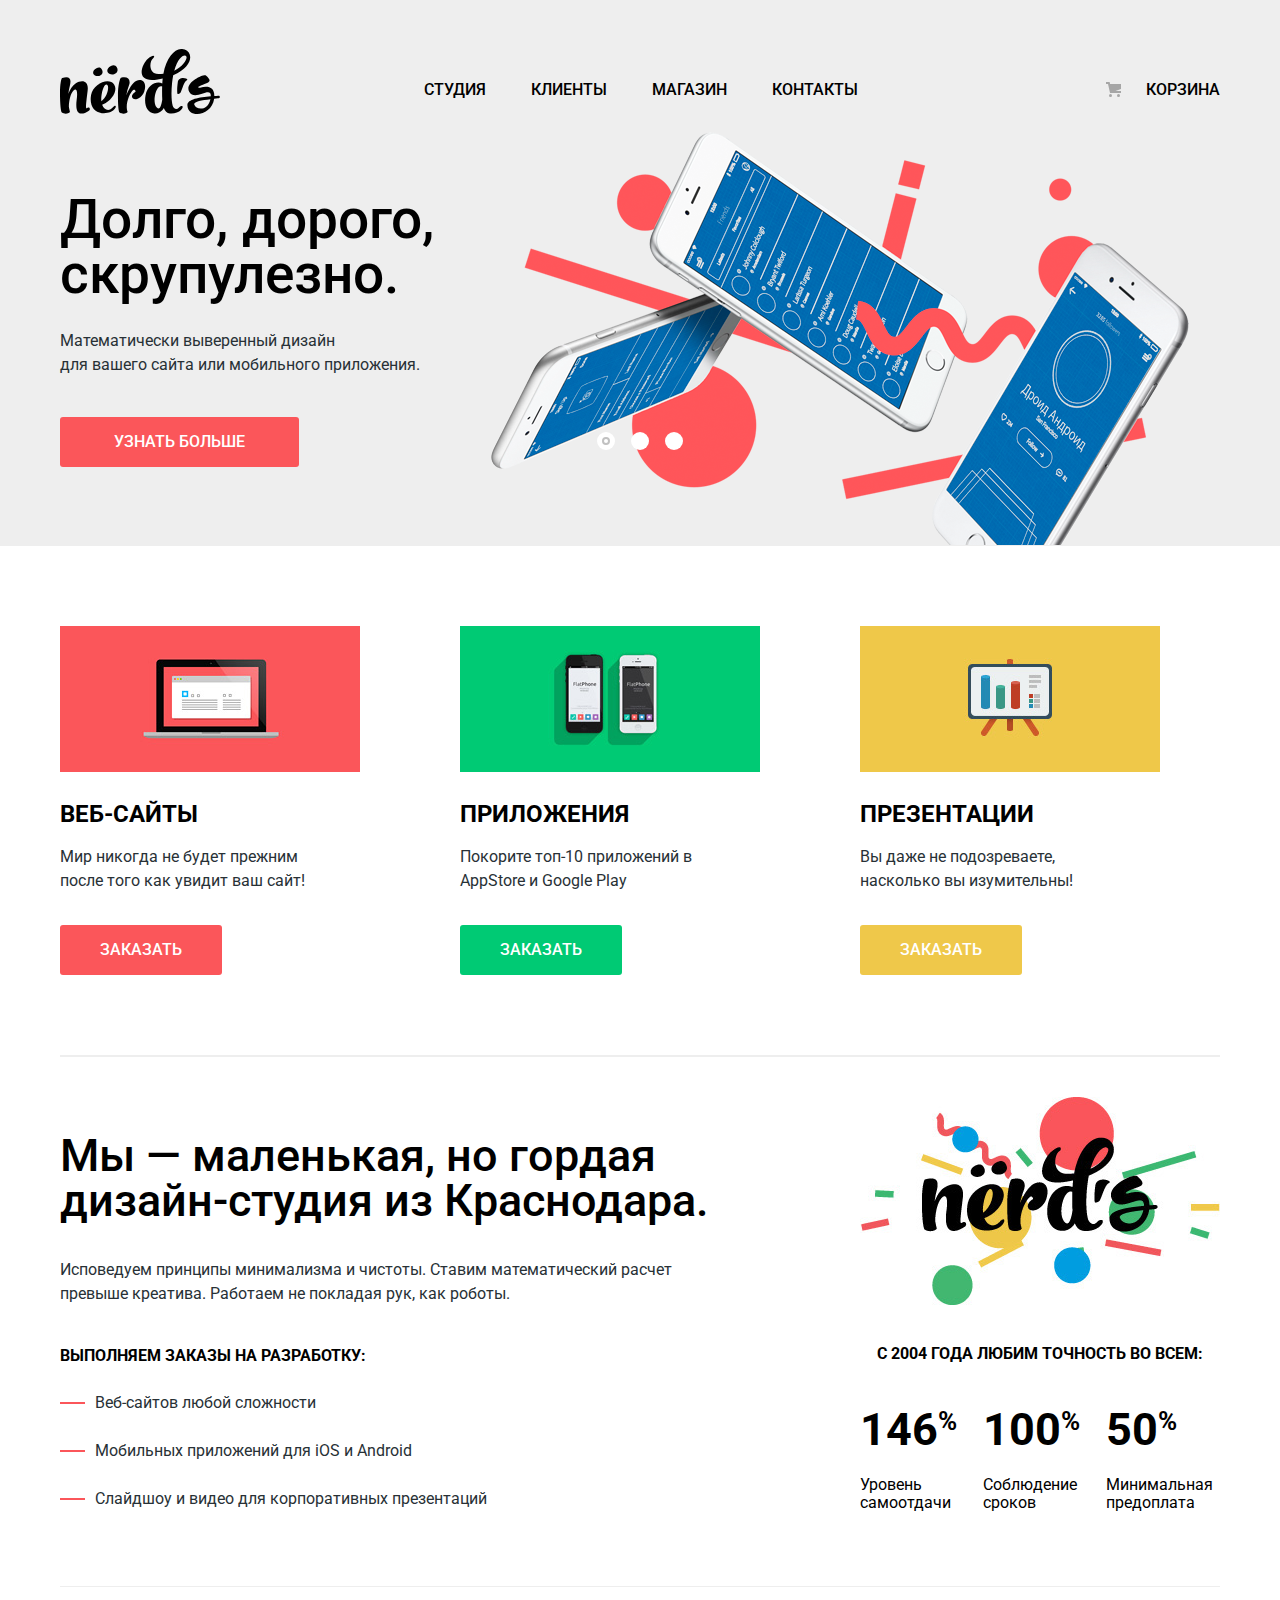
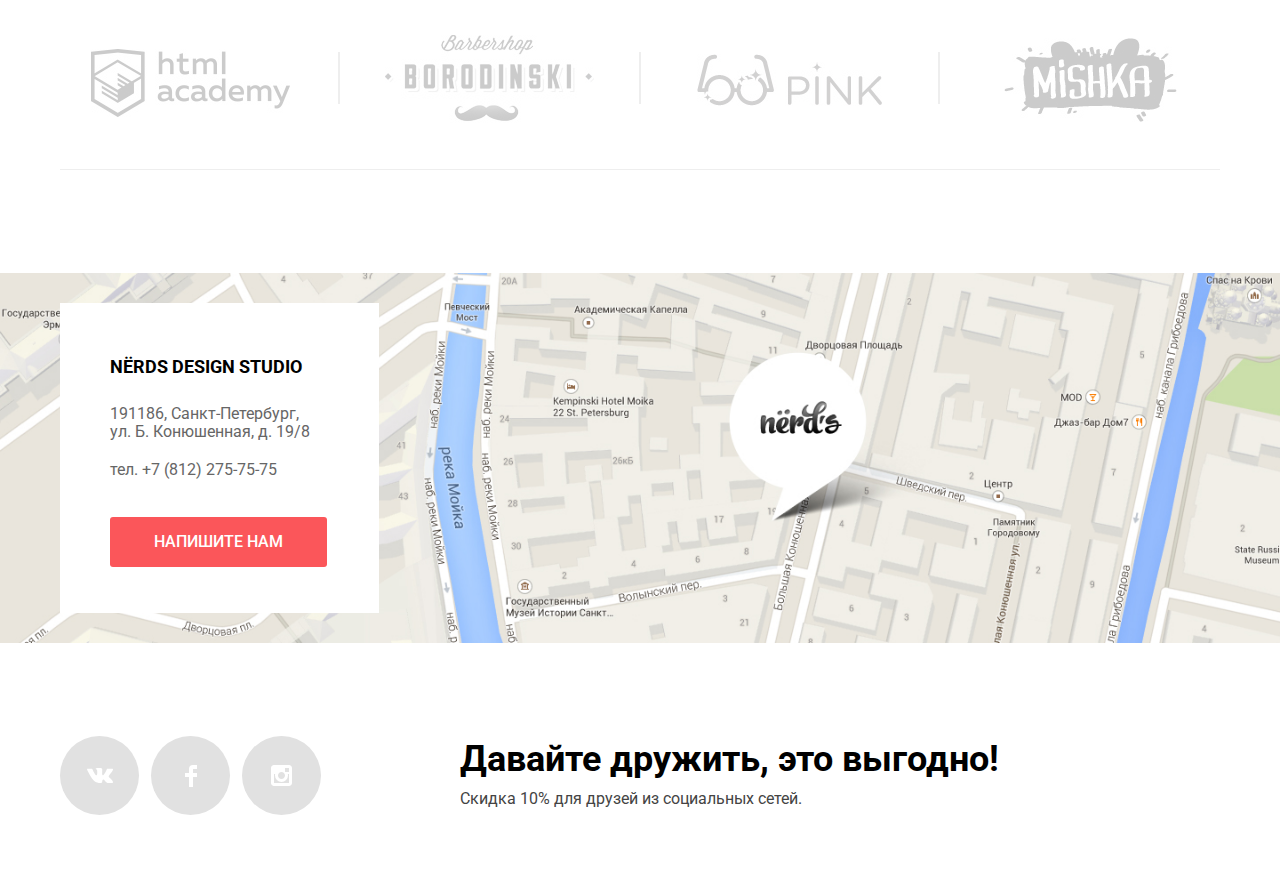
==== commit bd9c88ae: "Защита v1.0" ====
--- a/index.html
+++ b/index.html
@@ -143,10 +143,11 @@
     </main>
     <section class="map">
       <h2 class="visually-hidden">Как нас найти</h2>
-      <iframe src="https://www.google.com/maps/embed?pb=!1m18!1m12!1m3!1d1998.6036253003165!2d30.320858716173472!3d59.938719169054075!2m3!1f0!2f0!3f0!3m2!1i1024!2i768!4f13.1!3m3!1m2!1s0x4696310fca145cc1%3A0x42b32648d8238007!2z0JHQvtC70YzRiNCw0Y8g0JrQvtC90Y7RiNC10L3QvdCw0Y8g0YPQuy4sIDE5LzgsINCh0LDQvdC60YIt0J_QtdGC0LXRgNCx0YPRgNCzLCDQoNC-0YHRgdC40Y8sIDE5MTE4Ng!5e0!3m2!1sru!2sch!4v1560251556465!5m2!1sru!2sch" frameborder="0" style="border:0" allowfullscreen></iframe>
+      <iframe src="https://www.google.com/maps/embed?pb=!1m18!1m12!1m3!1d1998.6036253003165!2d30.320858716173472!3d59.938719169054075!2m3!1f0!2f0!3f0!3m2!1i1024!2i768!4f13.1!3m3!1m2!1s0x4696310fca145cc1%3A0x42b32648d8238007!2z0JHQvtC70YzRiNCw0Y8g0JrQvtC90Y7RiNC10L3QvdCw0Y8g0YPQuy4sIDE5LzgsINCh0LDQvdC60YIt0J_QtdGC0LXRgNCx0YPRgNCzLCDQoNC-0YHRgdC40Y8sIDE5MTE4Ng!5e0!3m2!1sru!2sch!4v1560251556465!5m2!1sru!2sch" style="border:0" allowfullscreen></iframe>
       <div class="container map-container">
+        <!--
         <img class="map-image" src="img/map.jpg" width="1440" height="416" alt="Карта">
-        <img class="map-marker" src="img/map-marker.png" width="231" height="190" alt="Мы здесь">
+        <img class="map-marker" src="img/map-marker.png" width="231" height="190" alt="Мы здесь">-->
         <div class="contacts">
           <h3 class="contacts-title">Nёrds design studio</h3>
           <p>191186, Санкт-Петербург, ул. Б. Конюшенная, д. 19/8</p>
--- a/css/style.css
+++ b/css/style.css
@@ -16,6 +16,8 @@
 
 .container {
   width: 1200px;
+  -webkit-box-sizing: border-box;
+  -moz-box-sizing: border-box;
   box-sizing: border-box;
   margin: 0 auto;
   padding: 0 20px;
@@ -97,7 +99,6 @@
 }
 
 .site-navigation-current {
-
   border-bottom: 2px solid #fb565a;
 }
 
@@ -134,6 +135,7 @@
   padding: 8px;
   border-radius: 50%;
   cursor: pointer;
+  vertical-align: top;
 }
 
 .slider-controls-item::after {
@@ -198,7 +200,6 @@
   padding-top: 68px;
   padding-bottom: 79px;
   margin: 0;
-
   position: relative;
   display: none;
 }
@@ -238,6 +239,7 @@
   color: #ffffff;
   border: none;
   border-radius: 3px;
+  vertical-align: top;
 }
 
 .button:active {
@@ -347,7 +349,7 @@
 .button-pagination-current:hover,
 .button-pagination-current:focus,
 .button-pagination-current:active {
-  border: solid 3px #dbdbdb;
+  border: 3px solid #dbdbdb;
   background-color: #ffffff;
   padding-top: 13px;
   padding-right: 17px;
@@ -482,7 +484,7 @@
   padding: 0;
 }
 
-table {
+.about-table {
   border-spacing: 0;
   border-collapse: collapse;
 }
@@ -594,7 +596,6 @@
 
 .contacts {
   width: 219px;
-
   padding-top: 49px;
   padding-right: 50px;
   padding-bottom: 46px;
@@ -631,7 +632,7 @@
   resize: none;
   line-height: 18px;
   text-align: left;
-  border: solid 2px #d7dcde;
+  border: 2px solid #d7dcde;
 }
 
 .footer {
@@ -767,9 +768,11 @@
   font-size: 18px;
   line-height: 22px;
   font-family: "Roboto", "Arial", sans-serif;
-  padding: 8px 15px;
+  padding: 8px 10px;
   width: 80px;
   border-radius: 5px;
+  -webkit-box-sizing: border-box;
+  -moz-box-sizing: border-box;
   box-sizing: border-box;
 }
 
@@ -1001,6 +1004,8 @@
 
 .popup {
   width: 960px;
+  -webkit-box-sizing: border-box;
+  -moz-box-sizing: border-box;
   box-sizing: border-box;
   z-index: 2;
   padding-top: 65px;
@@ -1052,9 +1057,12 @@
 .input-wrap {
   margin-bottom: 36px;
   width: 50%;
+  -webkit-box-sizing: border-box;
+  -moz-box-sizing: border-box;
   box-sizing: border-box;
   display: inline-block;
   padding-right: 37px;
+  vertical-align: top;
 }
 
 .input-wrap:nth-child(2) {
@@ -1078,7 +1086,7 @@
 }
 
 .popup-form-field:invalid {
-  border: solid 2px #e74246;
+  border: 2px solid #e74246;
   color: #e74246;
 }
 
@@ -1089,7 +1097,7 @@
   padding-bottom: 14px;
   line-height: 18px;
   text-align: left;
-  border: solid 2px #d7dcde;
+  border: 2px solid #d7dcde;
 }
 
 .popup-form-field::-webkit-input-placeholder,
@@ -1099,12 +1107,12 @@
 
 .popup-form-field:hover,
 textarea:hover {
-  border: solid 2px #b4b9bb;
+  border: 2px solid #b4b9bb;
 }
 
 .popup-form-field:focus,
 textarea:focus {
-  border: solid 2px #000000;
+  border: 2px solid #000000;
 }
 
 .popup-form-field:focus::-webkit-input-placeholder,
@@ -1181,9 +1189,11 @@
 
 .map {
   padding: 0;
-  padding-top: 55px;
+  padding-top: 53px;
   padding-bottom: 53px;
   position: relative;
+  background: url(../img/map.jpg) no-repeat center;
+  background-size: contain;
 }
 
 .map-container {
@@ -1192,7 +1202,7 @@
 
 .map iframe {
   width: 100%;
-  height: 416px;
+  height: 100%;
   position: absolute;
   z-index: 2;
   top: 0;
@@ -1249,6 +1259,8 @@
   left: 0;
   cursor: pointer;
   transform: translateY(-50%);
+  -webkit-box-sizing: content-box;
+  -moz-box-sizing: content-box;
   box-sizing: content-box;
 }
 
@@ -1258,4 +1270,4 @@
 
 .range-max {
   left: 160px;
-}+}
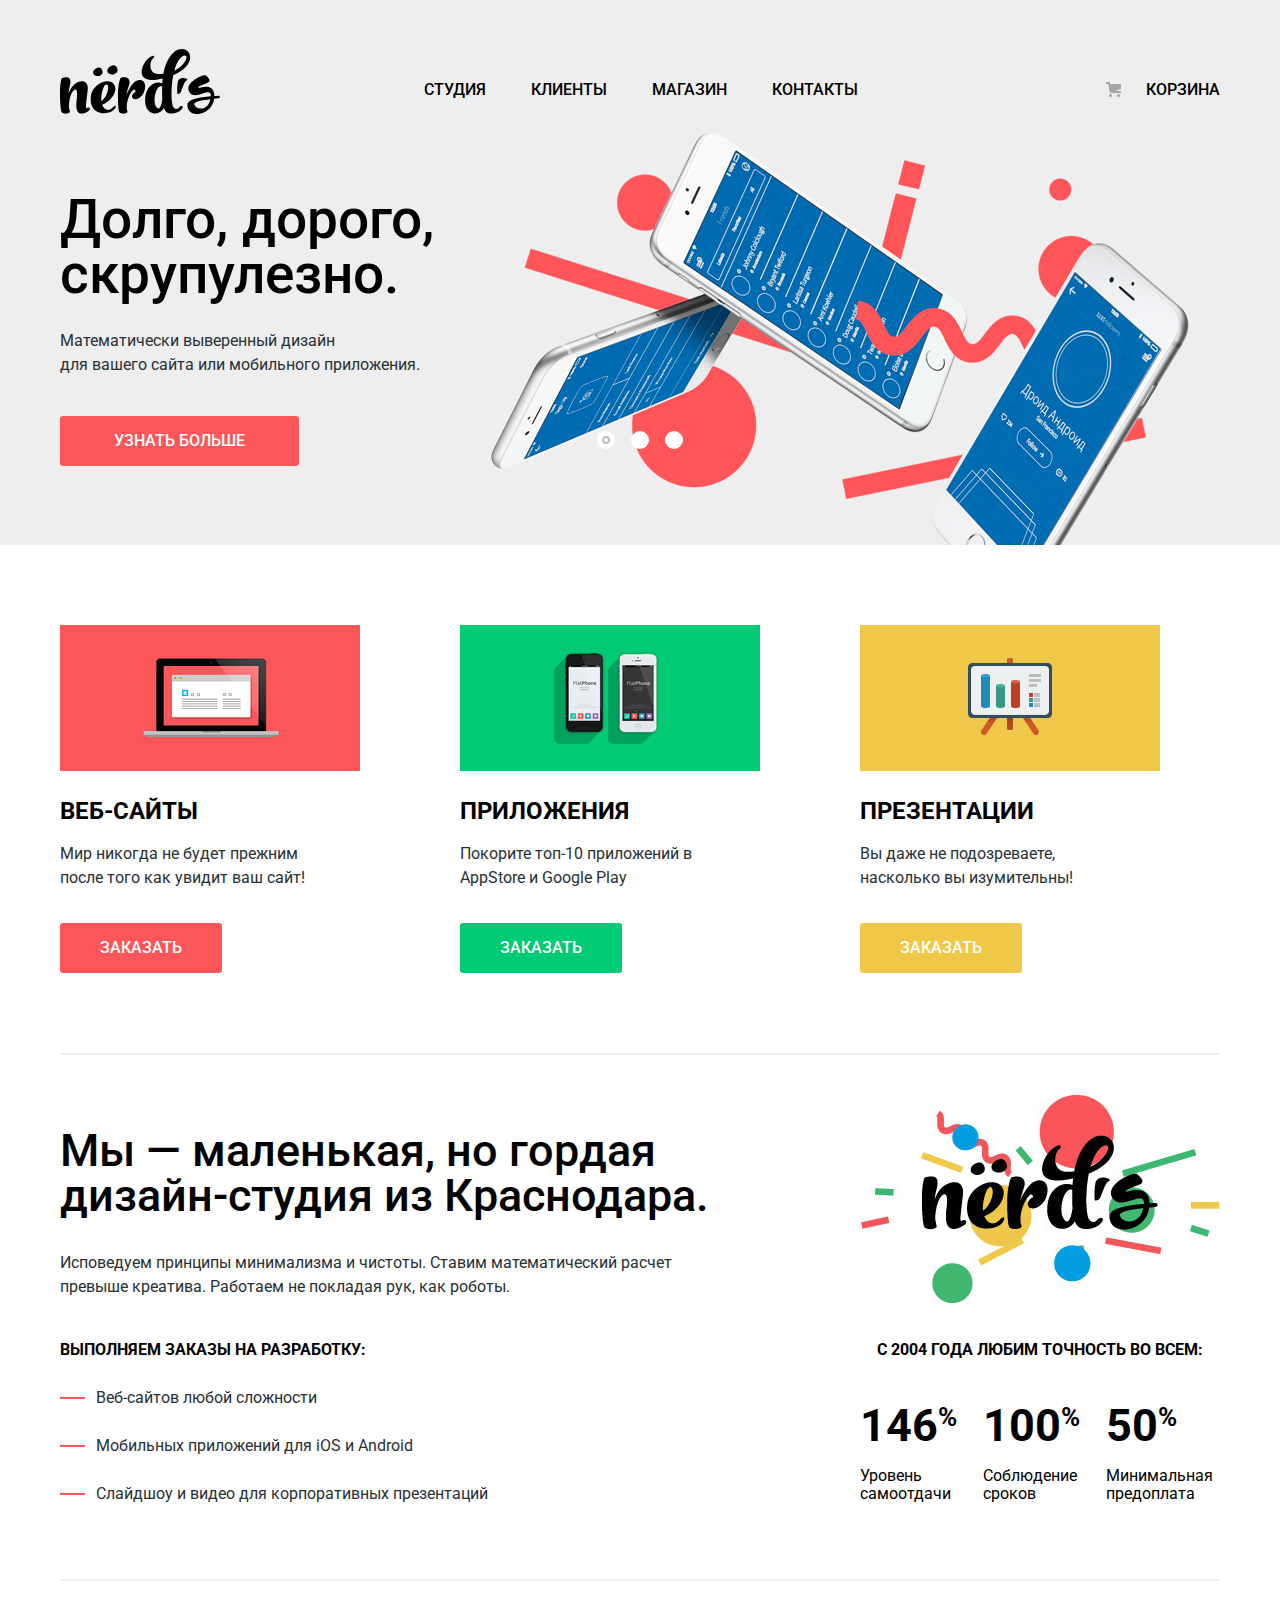
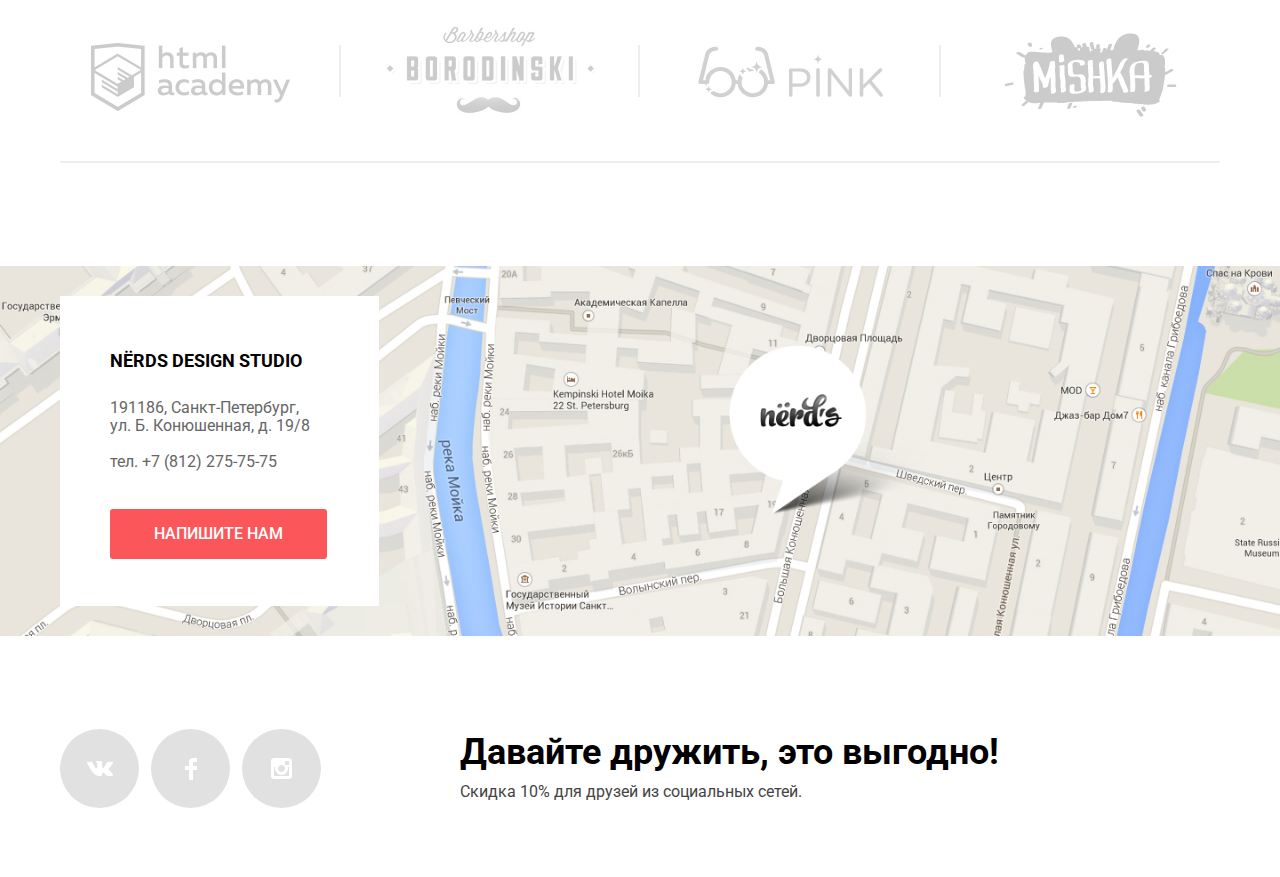
==== commit 6a80c65b: "Защита v2.0" ====
--- a/index.html
+++ b/index.html
@@ -2,7 +2,7 @@
 <html lang="ru">
   <head>
     <link rel="stylesheet" href="css/normalize.css">
-    <link rel="stylesheet" href="css/style.css">
+    <link rel="stylesheet" href="css/style.minimized.css">
     <link href="https://fonts.googleapis.com/css?family=Roboto:400,500,700&display=swap&subset=cyrillic" rel="stylesheet">
     <meta charset="utf-8">
     <title>HTML Academy: Нёрдс</title>
@@ -25,9 +25,9 @@
       <section class="slider">
         <h2 class="visually-hidden">Преимущества</h2>
         <div class="container">
-          <input class="visually-hidden radio-toggle-one" type="radio" id="radio-toggle-one" name="toggle" checked>
-          <input class="visually-hidden radio-toggle-two" type="radio" id="radio-toggle-two" name="toggle">
-          <input class="visually-hidden radio-toggle-three" type="radio" id="radio-toggle-three" name="toggle">
+          <input class="visually-hidden radio-toggle radio-toggle-one" type="radio" id="radio-toggle-one" name="toggle" checked>
+          <input class="visually-hidden radio-toggle radio-toggle-two" type="radio" id="radio-toggle-two" name="toggle">
+          <input class="visually-hidden radio-toggle radio-toggle-three" type="radio" id="radio-toggle-three" name="toggle">
           <div class="slider-controls">
             <label class="slider-controls-item slider-controls-item-one" for="radio-toggle-one">Первый</label>
             <label class="slider-controls-item slider-controls-item-two" for="radio-toggle-two">Второй</label>
@@ -64,26 +64,26 @@
       <div class="container">
         <section class="services">
           <h2 class="visually-hidden">Услуги</h2>
-            <ul class="services-list">
-              <li class="services-list-item">
-                <img src="img/illustration-1.jpg" width="300" height="146" alt="Веб-сайты">
-                <h3 class="services-title">Веб-сайты</h3>
-                <p>Мир никогда не будет прежним после&nbsp;того как увидит ваш сайт!</p>
-                <a class="button button-order button-red" href="#">Заказать</a>
-              </li>
-              <li class="services-list-item">
-                <img src="img/illustration-2.jpg" width="300" height="146" alt="Приложения">
-                <h3 class="services-title">Приложения</h3>
-                <p>Покорите топ-10 приложений в AppStore и Google Play</p>
-                <a class="button button-order button-green" href="#">Заказать</a>
-              </li>
-              <li class="services-list-item">
-                <img src="img/illustration-3.jpg" width="300" height="146" alt="Презентации">
-                <h3 class="services-title">Презентации</h3>
-                <p>Вы даже не подозреваете, насколько&nbsp;вы изумительны!</p>
-                <a class="button button-order button-yellow" href="#">Заказать</a>
-              </li>
-            </ul>
+          <ul class="services-list">
+            <li class="services-list-item">
+              <img src="img/illustration-1.jpg" width="300" height="146" alt="Веб-сайты">
+              <h3 class="services-title">Веб-сайты</h3>
+              <p>Мир никогда не будет прежним после&nbsp;того как увидит ваш сайт!</p>
+              <a class="button button-order button-red" href="#">Заказать</a>
+            </li>
+            <li class="services-list-item">
+              <img src="img/illustration-2.jpg" width="300" height="146" alt="Приложения">
+              <h3 class="services-title">Приложения</h3>
+              <p>Покорите топ-10 приложений в AppStore и Google Play</p>
+              <a class="button button-order button-green" href="#">Заказать</a>
+            </li>
+            <li class="services-list-item">
+              <img src="img/illustration-3.jpg" width="300" height="146" alt="Презентации">
+              <h3 class="services-title">Презентации</h3>
+              <p>Вы даже не подозреваете, насколько&nbsp;вы изумительны!</p>
+              <a class="button button-order button-yellow" href="#">Заказать</a>
+            </li>
+          </ul>
         </section>
         <section class="about">
           <h2 class="visually-hidden">О нас</h2>
@@ -145,14 +145,11 @@
       <h2 class="visually-hidden">Как нас найти</h2>
       <iframe src="https://www.google.com/maps/embed?pb=!1m18!1m12!1m3!1d1998.6036253003165!2d30.320858716173472!3d59.938719169054075!2m3!1f0!2f0!3f0!3m2!1i1024!2i768!4f13.1!3m3!1m2!1s0x4696310fca145cc1%3A0x42b32648d8238007!2z0JHQvtC70YzRiNCw0Y8g0JrQvtC90Y7RiNC10L3QvdCw0Y8g0YPQuy4sIDE5LzgsINCh0LDQvdC60YIt0J_QtdGC0LXRgNCx0YPRgNCzLCDQoNC-0YHRgdC40Y8sIDE5MTE4Ng!5e0!3m2!1sru!2sch!4v1560251556465!5m2!1sru!2sch" style="border:0" allowfullscreen></iframe>
       <div class="container map-container">
-        <!--
-        <img class="map-image" src="img/map.jpg" width="1440" height="416" alt="Карта">
-        <img class="map-marker" src="img/map-marker.png" width="231" height="190" alt="Мы здесь">-->
         <div class="contacts">
           <h3 class="contacts-title">Nёrds design studio</h3>
           <p>191186, Санкт-Петербург, ул. Б. Конюшенная, д. 19/8</p>
           <p>тел. +7 (812) 275-75-75</p>
-          <button class="button button-contact button-red">Напишите нам</button>
+          <a class="button button-contact button-red" href="form.html">Напишите нам</a>
         </div>
       </div> 
     </section>
@@ -162,40 +159,40 @@
       <form class="popup-form" action="https://echo.htmlacademy.ru" method="post" name="contact_us">
         <div class="input-wrap">
           <label for="name" class="popup-form-label">Ваше имя:</label>
-          <input class="popup-form-field" name="your_name" type="text" placeholder="Имя Фамилия" id="name">
+          <input class="popup-form-field" name="your_name" type="text" pattern="^[А-Яа-яЁё\s]+$" placeholder="Имя Фамилия" id="name">
         </div>
         <div class="input-wrap">
           <label for="email" class="popup-form-label">Ваш e-mail:</label>
           <input class="popup-form-field" name="email" type="email" placeholder="email@example.com" id="email">
         </div>
         <label for="message" class="popup-form-label">Текст письма:</label>
-        <textarea class="popup-textarea" name="message" placeholder="В свободной форме" id="message" required></textarea>
+        <textarea class="popup-textarea" name="message" placeholder="В свободной форме" id="message"></textarea>
         <button class="button button-popup-submit button-red" type="submit" value="Отправить">Отправить</button>
       </form>
     </div>
     <footer class="container footer">
       <ul class="social-list">
         <li class="social-list-item">
-         <a class="social-list-link" href="#">
-          <img class="social-list-icon" src="img/vk-icon.svg" alt="VK">
-        </a>
-        </li>
-        <li class="social-list-item">
           <a class="social-list-link" href="#">
-            <img class="social-list-icon" src="img/fb-icon.svg" alt="FB">
+            <img class="social-list-icon" src="img/vk-icon.svg" width="26" height="15" alt="VK">
           </a>
         </li>
         <li class="social-list-item">
           <a class="social-list-link" href="#">
-            <img class="social-list-icon" src="img/insta-icon.svg" alt="Instagram">
+            <img class="social-list-icon" src="img/fb-icon.svg" width="12" height="22" alt="FB">
           </a>
         </li>
-        </ul>
-        <div class="promo">
+        <li class="social-list-item">
+          <a class="social-list-link" href="#">
+            <img class="social-list-icon" src="img/insta-icon.svg" width="21" height="21" alt="Instagram">
+          </a>
+        </li>
+      </ul>
+      <div class="promo">
         <h3 class="promo-title">Давайте дружить, это выгодно!</h3>
         <p>Скидка 10% для друзей из социальных сетей.</p>
-        </div>
+      </div>
     </footer>
-    <script src="js/script.js"></script>
+    <script src="js/script.minimized.js"></script>
   </body>
 </html>
--- a/css/style.minimized.css
+++ b/css/style.minimized.css
@@ -0,0 +1 @@
+body{margin:0;padding:0;font-family:Roboto,Arial,sans-serif;font-size:16px;font-weight:400;line-height:24px;color:#000}a{text-decoration:none;color:#000}.container{width:1200px;-webkit-box-sizing:border-box;box-sizing:border-box;margin:0 auto;padding:0 20px;position:relative}.visually-hidden{position:absolute;width:1px;height:1px;clip:rect(0,0,0,0)}.main-header{background-color:#eee}.main-navigation{padding-top:49px;display:-webkit-box;display:-ms-flexbox;display:flex;-webkit-box-align:center;-ms-flex-align:center;align-items:center;-webkit-box-pack:justify;-ms-flex-pack:justify;justify-content:space-between;line-height:30px;text-transform:uppercase;font-weight:500}.logo-link:focus,.logo-link:hover{opacity:.8}.logo-link:active{opacity:.3}.site-navigation{margin:0;padding:0;padding-top:6px;display:-webkit-box;display:-ms-flexbox;display:flex;-ms-flex-wrap:wrap;flex-wrap:wrap;list-style:none;-webkit-box-pack:center;-ms-flex-pack:center;justify-content:center;max-width:500px}.site-navigation-item{padding:0;margin:0;padding-right:45px}.cart-navigation-link{display:-webkit-box;display:-ms-flexbox;display:flex;-webkit-box-align:center;-ms-flex-align:center;align-items:center;padding-top:6px}.cart-navigation-link::before{content:"";background:url(../img/cart-icon.svg) no-repeat center;width:15px;height:15px;margin-right:25px}.site-navigation-link{padding-bottom:9px}.cart-navigation-link:focus,.cart-navigation-link:hover,.site-navigation-link:focus,.site-navigation-link:hover{color:#fb565a}.cart-navigation-link:active,.site-navigation-link:active{color:rgba(0,0,0,.3)}.site-navigation-current{border-bottom:2px solid #fb565a}.site-navigation-current,.site-navigation-current:active,.site-navigation-current:focus,.site-navigation-current:hover{color:#000;cursor:auto}.slider{background-color:#eee;position:relative}.slider-controls{position:absolute;left:50%;bottom:104px;z-index:1;width:160px;height:18px;text-align:center;font-size:0;-webkit-transform:translateX(-50%);-ms-transform:translateX(-50%);transform:translateX(-50%)}.slider-controls-item{position:relative;display:inline-block;width:18px;height:18px;padding:8px;border-radius:50%;cursor:pointer;vertical-align:top}.slider-controls-item::after{content:"";position:absolute;top:8px;left:8px;z-index:1;width:18px;height:18px;background:#fff;border-radius:50%}.radio-toggle-one:checked~.slider-list .slider-item:nth-child(1){display:block}.radio-toggle-two:checked~.slider-list .slider-item:nth-child(2){display:block}.radio-toggle-three:checked~.slider-list .slider-item:nth-child(3){display:block}.radio-toggle-one:focus~.slider-controls .slider-controls-item-one::after,.radio-toggle-one:hover~.slider-controls .slider-controls-item-one::after,.radio-toggle-three:focus~.slider-controls .slider-controls-item-three::after,.radio-toggle-three:hover~.slider-controls .slider-controls-item-three::after,.radio-toggle-two:focus~.slider-controls .slider-controls-item-two::after,.radio-toggle-two:hover~.slider-controls .slider-controls-item-two::after{outline:1px solid #000}.radio-toggle-one:checked~.slider-controls .slider-controls-item-one::before,.radio-toggle-three:checked~.slider-controls .slider-controls-item-three::before,.radio-toggle-two:checked~.slider-controls .slider-controls-item-two::before{content:"";position:absolute;left:50%;top:50%;z-index:2;width:4px;height:4px;margin:-4px;background-color:inherit;border:2px solid #c1c1c1;border-radius:50%}.slider-list{margin:0;padding:0;list-style:none}.slider-image{position:absolute;bottom:0;right:0}.slider-image-one{top:8px;right:31px}.slider-item{padding:0;padding-top:68px;padding-bottom:79px;margin:0;position:relative;display:none}.slider-active{display:block}.slider-wrap{width:517px}.slider-title{text-align:left;font-size:55px;font-weight:500;line-height:55px;padding:0;margin:0;margin-bottom:27px}.slider-item p{margin:0;margin-bottom:39px;color:#283136;width:409px}.button{display:inline-block;margin:0;padding:16px 0;font-weight:500;line-height:18px;text-align:center;text-transform:uppercase;color:#fff;border:none;border-radius:3px;vertical-align:top}.button:active{color:rgba(255,255,255,.3);-webkit-box-shadow:inset 0 3px 0 0 rgba(0,1,1,.1);box-shadow:inset 0 3px 0 0 rgba(0,1,1,.1)}.button-more{padding-left:54px;padding-right:54px}.button-order{padding-left:40px;padding-right:40px}.button-red{background-color:#fb565a}.button-red:focus,.button-red:hover{background-color:#e74246}.button-red:active{background-color:#d7373b}.button-green{background-color:#00ca74}.button-green:focus,.button-green:hover{background-color:#00bc6c}.button-green:active{background-color:#00aa62}.button-yellow{background-color:#efc84a}.button-yellow:focus,.button-yellow:hover{background-color:#eab534}.button-yellow:active{background-color:#e5a722}.button-gray{background-color:#eee}.button-gray:focus,.button-gray:hover{background-color:#dfdfdf}.button-gray:active{background-color:#d5d5d5}.button-contact{margin-top:38px;padding-left:44px;padding-right:44px}.button-popup-submit{padding-left:84px;padding-right:84px}.button-catalog{color:#000;padding-left:89px;padding-right:89px}.button-catalog:active{color:rgba(0,0,0,.3)}.button-pagination{color:#000;padding-left:20px;padding-right:20px}.button-pagination-next{padding-left:78px;padding-right:78px}.button-pagination:active{color:rgba(0,0,0,.3)}.button-pagination-current,.button-pagination-current:active,.button-pagination-current:focus,.button-pagination-current:hover{border:3px solid #dbdbdb;background-color:#fff;padding-top:13px;padding-right:17px;padding-bottom:13px;padding-left:17px;-webkit-box-shadow:none;box-shadow:none;color:#000}.button-price{margin-top:30px;margin-bottom:43px;padding-left:60px;padding-right:60px}.button-price:active{color:#fff}.services-list{margin:0;padding:0;list-style:none;display:-webkit-box;display:-ms-flexbox;display:flex;-webkit-box-pack:start;-ms-flex-pack:start;justify-content:flex-start}.services{padding:80px 0;border-bottom:2px solid #eee}.services-list-item{max-width:300px;margin-right:100px}.services-title{margin:0;margin-top:18px;margin-bottom:16px;padding:0;font-size:24px;line-height:30px;font-weight:700;text-transform:uppercase}.services-list p{margin:0;margin-bottom:33px;padding:0;color:#283136;text-align:left}.about{display:-webkit-box;display:-ms-flexbox;display:flex;-webkit-box-pack:justify;-ms-flex-pack:justify;justify-content:space-between;margin-bottom:73px}.about-left{max-width:650px;padding-top:73px}.about-left-main-title{font-size:45px;line-height:45px;font-weight:500;padding:0;margin:0;margin-bottom:33px}.about-left p{color:#283136;padding:0;margin:0;margin-bottom:39px}.about-left-title{font-weight:700;padding:0;margin:0;margin-bottom:24px;text-transform:uppercase}.about-left-list{margin:0;padding:0;list-style:none}.about-left-list-item{color:#283136;margin-bottom:24px;display:-webkit-box;display:-ms-flexbox;display:flex;-webkit-box-align:center;-ms-flex-align:center;align-items:center}.about-left-list-item:last-child{margin-bottom:0}.about-left-list-item::before{content:"";background:#fb565a;width:25px;height:2px;margin-right:11px}.about-right{max-width:360px;padding-top:40px}.about-right-title{font-weight:700;text-transform:uppercase;text-align:center;margin:0;margin-top:28px;margin-bottom:41px;padding:0}.about-table{border-spacing:0;border-collapse:collapse}.table-first-row sup{top:-15px;font-size:57%;line-height:0;position:relative;vertical-align:baseline}.table-first-row{font-size:45px;line-height:45px;font-weight:700}.about-table td{padding-top:0;padding-left:0;padding-right:22px;vertical-align:top}.table-first-row td:last-child,.table-second-row td:last-child{padding-right:0}.table-second-row td{padding-top:18px;padding-bottom:0;line-height:18px}.partners{border-top:2px solid #eee;border-bottom:2px solid #eee;margin-bottom:80px}.partners-list{margin:0;padding:0;padding-left:31px;padding-right:43px;list-style:none;display:-webkit-box;display:-ms-flexbox;display:flex;-webkit-box-pack:justify;-ms-flex-pack:justify;justify-content:space-between;position:relative}.partners-list-item{margin:0;position:relative;padding-bottom:37px}.partners-list-item::after{content:"";position:absolute;width:2px;height:52px;background:#eee;right:0;top:50%;-webkit-transform:translateY(-50%);-ms-transform:translateY(-50%);transform:translateY(-50%)}.partner-four::after{display:none}.partner-one{padding-right:51px;padding-top:62px}.partner-two{padding-left:46px;padding-right:44px;padding-top:46px}.partner-three{padding-left:57px;padding-right:58px;padding-top:65px}.partner-four{padding-left:63px;padding-top:52px}.partners-link{opacity:.2}.partners-link:focus,.partners-link:hover{opacity:1}.partners-link:active{opacity:.1}.contacts{width:219px;padding-top:50px;padding-right:50px;padding-bottom:47px;padding-left:50px;background-color:#fff;position:relative;z-index:2}.contacts-title{padding:0;margin:0;margin-bottom:23px;font-size:18px;line-height:30px;text-transform:uppercase}.contacts p{margin:0;margin-top:18px;width:201px;line-height:18px;color:#666}.popup-textarea{margin-bottom:50px;width:100%;height:103px;padding:0;padding-left:13px;padding-top:11px;resize:none;line-height:18px;text-align:left;border:2px solid #d7dcde}.footer{display:-webkit-box;display:-ms-flexbox;display:flex;-webkit-box-align:center;-ms-flex-align:center;align-items:center;padding-top:70px;padding-bottom:69px}.social-list{margin:0;margin-right:139px;padding:0;list-style:none;display:-webkit-box;display:-ms-flexbox;display:flex;-webkit-box-align:center;-ms-flex-align:center;align-items:center}.social-list-item{padding-right:12px}.social-list-item:last-child{padding-right:0}.social-list-link{width:79px;height:79px;display:-webkit-box;display:-ms-flexbox;display:flex;-webkit-box-pack:center;-ms-flex-pack:center;justify-content:center;-webkit-box-align:center;-ms-flex-align:center;align-items:center;background-color:#e1e1e1;border-radius:60px}.social-list-link:focus,.social-list-link:hover{background-color:#e74246}.social-list-link:active{background-color:#d7373b;-webkit-box-shadow:inset 0 3px 0 0 rgba(0,1,1,.1);box-shadow:inset 0 3px 0 0 rgba(0,1,1,.1)}.social-list-link:active .social-list-icon{opacity:.3}.promo-title{font-size:36px;line-height:36px;font-weight:700;margin-top:0;margin-bottom:11px}.promo p{line-height:22px;color:#444;margin-top:0;margin-bottom:0}.page-title{font-size:55px;line-height:55px;font-weight:500;text-align:center;padding-top:68px;padding-bottom:107px;margin:0;margin-bottom:56px;background-color:#eee}.filter-list{list-style:none;margin:0;padding:0;padding-top:48px}.filter-range{padding-top:48px}.filter-radio{padding-top:15px}.filter-checkbox{padding-top:14px}.filter-list-item{position:relative;padding-left:30px;margin-bottom:16px}.filter-label{line-height:20px;color:#283136;padding-left:6px}.form-legend{font-size:18px;line-height:30px;text-transform:uppercase;font-weight:700}.price-label{line-height:22px;color:#283136;text-transform:uppercase;margin:0;margin-right:8px}.price-max{margin-left:29px}.input-text{background-color:#eee;border:none;color:#283136;text-align:center;font-size:18px;line-height:22px;font-family:Roboto,Arial,sans-serif;padding:8px 10px;width:80px;border-radius:5px;-webkit-box-sizing:border-box;box-sizing:border-box}.input-text::-webkit-input-placeholder{color:#283136}.input-radio+.label-radio::before{content:"";background:url(../img/radio-off.svg) no-repeat center;width:25px;height:25px;display:block;position:absolute;top:0;left:0;opacity:.4}.input-radio:checked+.label-radio::before{background:url(../img/radio-on.svg) no-repeat center}.input-radio+.label-radio:hover::before,.input-radio:focus+.label-radio::before{opacity:1}.input-radio:disabled+.label-radio{color:rgba(40,49,54,.3)}.input-radio:disabled+.label-radio::before{opacity:.1}.input-radio:disabled+.label-radio:hover::before{opacity:.1}.input-checkbox+.label-checkbox::before{content:"";background:url(../img/checkbox-off.svg) no-repeat center;width:23px;height:23px;display:block;position:absolute;top:0;left:0;opacity:.4}.input-checkbox:checked+.label-checkbox::before{background:url(../img/checkbox-on.svg) no-repeat center;width:27px}.input-checkbox+.label-checkbox:hover::before,.input-checkbox:focus+.label-checkbox::before{opacity:1}.input-checkbox:disabled+.label-checkbox{color:rgba(40,49,54,.3)}.input-checkbox:disabled+.label-checkbox::before{opacity:.1}.input-checkbox:disabled+.label-checkbox:hover::before{opacity:.1}.items-sort-title{font-size:18px;line-height:18px;font-weight:700;text-transform:uppercase;margin-right:auto;margin-top:0;margin-bottom:0}.items-sort-options,.items-sort-order{list-style:none;margin:0;padding:0}.items-sort-order-item:first-child{margin-right:18px}.pagination-list{list-style:none;margin:0;margin-bottom:59px;padding:0;display:-webkit-box;display:-ms-flexbox;display:flex;-ms-flex-wrap:wrap;flex-wrap:wrap;-webkit-box-pack:start;-ms-flex-pack:start;justify-content:flex-start;-webkit-box-align:center;-ms-flex-align:center;align-items:center}.pagination-list-next{padding-left:77.881px;padding-right:77.881px}.pagination-list li{margin-right:12px}.pagination-list li:last-child{margin-right:0}.items-list{list-style:none;margin:0;margin-bottom:27px;padding:0;display:-webkit-box;display:-ms-flexbox;display:flex;-ms-flex-wrap:wrap;flex-wrap:wrap;-webkit-box-pack:start;-ms-flex-pack:start;justify-content:flex-start}.catalog-item{position:relative;width:360px;margin-bottom:34px}.catalog-item:nth-child(odd){margin-right:40px}.catalog-item::before{content:"";background:url(../img/browser.svg) no-repeat center;display:block;width:360px;height:39px;opacity:.12}.catalog-item:hover::before{opacity:1}.catalog-item:hover .items-popup{display:block}.catalog-image{display:block}.sort-controls{opacity:.3}.sort-controls:focus,.sort-controls:hover{opacity:.6}.sort-controls:active{opacity:1}.sort-controls-current,.sort-controls-current:active,.sort-controls-current:focus,.sort-controls-current:hover{opacity:1;cursor:auto}.items-sort-options{display:-webkit-box;display:-ms-flexbox;display:flex;-webkit-box-pack:end;-ms-flex-pack:end;justify-content:flex-end;margin-right:47px}.items-sort-options li{margin-right:26px}.items-sort-options li:last-child{margin-right:0}.items-sort-order{display:-webkit-box;display:-ms-flexbox;display:flex;-webkit-box-pack:justify;-ms-flex-pack:justify;justify-content:space-between}.items-sort-order li:last-child{margin-right:0}.items-sort-options-link{text-transform:uppercase;font-size:14px;line-height:18px;color:rgba(0,0,0,.3)}.items-sort-options-link:focus,.items-sort-options-link:hover{color:rgba(0,0,0,.6)}.items-sort-options-link:active{color:#000}.items-sort-options-link.items-sort-options-current{color:#000}.popup-link:focus,.popup-link:hover{color:#fb565a}.popup-link:active{color:rgba(0,0,0,.3)}.popup{width:960px;-webkit-box-sizing:border-box;box-sizing:border-box;z-index:2;padding-top:65px;padding-bottom:84px;padding-left:100px;padding-right:100px;-webkit-box-shadow:0 20px 40px 0 rgba(0,1,1,.75);box-shadow:0 20px 40px 0 rgba(0,1,1,.75);position:fixed;top:50%;left:50%;-webkit-transform:translate(-50%,-50%);-ms-transform:translate(-50%,-50%);transform:translate(-50%,-50%);background-color:#fff;display:none}.popup-header{position:relative}.popup-form{display:-webkit-box;display:-ms-flexbox;display:flex;-ms-flex-wrap:wrap;flex-wrap:wrap}.popup-show{display:block;-webkit-animation:bounce 1s;animation:bounce 1s}@-webkit-keyframes bounce{0%{top:50%;left:50%;-webkit-transform:translate(-50%,-300%);transform:translate(-50%,-300%)}100%{top:50%;left:50%;-webkit-transform:translate(-50%,-50%);transform:translate(-50%,-50%)}}@keyframes bounce{0%{top:50%;left:50%;-webkit-transform:translate(-50%,-300%);transform:translate(-50%,-300%)}100%{top:50%;left:50%;-webkit-transform:translate(-50%,-50%);transform:translate(-50%,-50%)}}@-webkit-keyframes shake{0%,100%{top:50%;left:50%;-webkit-transform:translate(-50%,-50%);transform:translate(-50%,-50%)}10%,30%,50%,70%,90%{-webkit-transform:translate(-47%,-50%);transform:translate(-47%,-50%)}20%,40%,60%,80%{-webkit-transform:translate(-53%,-50%);transform:translate(-53%,-50%)}}@keyframes shake{0%,100%{top:50%;left:50%;-webkit-transform:translate(-50%,-50%);transform:translate(-50%,-50%)}10%,30%,50%,70%,90%{-webkit-transform:translate(-47%,-50%);transform:translate(-47%,-50%)}20%,40%,60%,80%{-webkit-transform:translate(-53%,-50%);transform:translate(-53%,-50%)}}.popup-error{-webkit-animation:shake .6s;animation:shake .6s}.close-popup{position:absolute;top:87px;right:90px;-webkit-transform:translateY(-50%);-ms-transform:translateY(-50%);transform:translateY(-50%);background:url(../img/close-cross.svg) no-repeat center;width:21px;height:21px;opacity:.3}.close-popup:focus,.close-popup:hover{opacity:1}.close-popup:active{opacity:.1}.input-wrap{margin-bottom:36px;width:50%;-webkit-box-sizing:border-box;box-sizing:border-box;display:inline-block;padding-right:37px;vertical-align:top}.input-wrap:nth-child(2){padding-left:20px;padding-right:16px}.popup-form-title{font-size:45px;line-height:45px;font-weight:500;margin:0;margin-bottom:44px}.popup-form label{line-height:18px;font-weight:700;display:block;margin-bottom:8px}.popup-form-field:invalid{border:2px solid #e74246;color:#e74246}.popup-form-field{width:100%;padding-left:13px;padding-top:14px;padding-bottom:14px;line-height:18px;text-align:left;border:2px solid #d7dcde}.popup-form-field::-webkit-input-placeholder,textarea::-webkit-input-placeholder{color:rgba(68,68,68,.5)}.popup-form-field:hover,textarea:hover{border:2px solid #b4b9bb}.popup-form-field:focus,textarea:focus{border:2px solid #000}.popup-form-field:focus::-webkit-input-placeholder,textarea:focus::-webkit-input-placeholder{color:#444}.filter{width:261px;margin-right:139px}.form-fieldset{border:none;margin:0;padding:0}.fieldset-range{margin-bottom:54px}.fieldset-radio{margin-bottom:27px}.fieldset-checkbox{margin-bottom:32px}.catalog{display:-webkit-box;display:-ms-flexbox;display:flex;-webkit-box-pack:justify;-ms-flex-pack:justify;justify-content:space-between}.items{width:761px}.items-sort{display:-webkit-box;display:-ms-flexbox;display:flex;-webkit-box-align:center;-ms-flex-align:center;align-items:center;margin-bottom:55px}.items-popup-title{margin:0;margin-bottom:16px;padding:0;font-size:18px;line-height:30px;font-weight:700;text-transform:uppercase}.items-popup{padding-top:28px;background-color:#eee;text-align:center;position:absolute;width:100%;bottom:0;right:0;display:none}.items-popup p{line-height:18px;color:#666;margin:0 auto;text-align:center;max-width:227px}.map{padding:0;padding-top:53px;padding-bottom:53px;position:relative;background:url(../img/map.jpg) no-repeat center;background-size:contain}.map-container{position:relative}.map iframe{width:100%;height:100%;position:absolute;z-index:2;top:0;left:0}.map-image{position:absolute;z-index:0;top:50%;left:50%;-webkit-transform:translate(-50%,-50%);-ms-transform:translate(-50%,-50%);transform:translate(-50%,-50%)}.map-marker{position:absolute;top:37px;left:700px;z-index:0}.list-item-range{height:41px;background-color:#f1f1f1;border-radius:5px;margin-bottom:14px;padding-top:39px;padding-left:20px;padding-right:20px;position:relative}.scale{height:2px;background:#d7dcde}.bar{background:#00ca74;height:2px;width:70%}.range{width:4px;height:4px;padding:0;border:8px solid #fff;background-color:#ababab;border-radius:50%;-webkit-box-shadow:0 2px 1px 0 #cfcfcf;box-shadow:0 2px 1px 0 #cfcfcf;position:absolute;top:50%;left:0;cursor:pointer;-webkit-transform:translateY(-50%);-ms-transform:translateY(-50%);transform:translateY(-50%);-webkit-box-sizing:content-box;box-sizing:content-box}.range-min{left:18px}.range-max{left:160px}